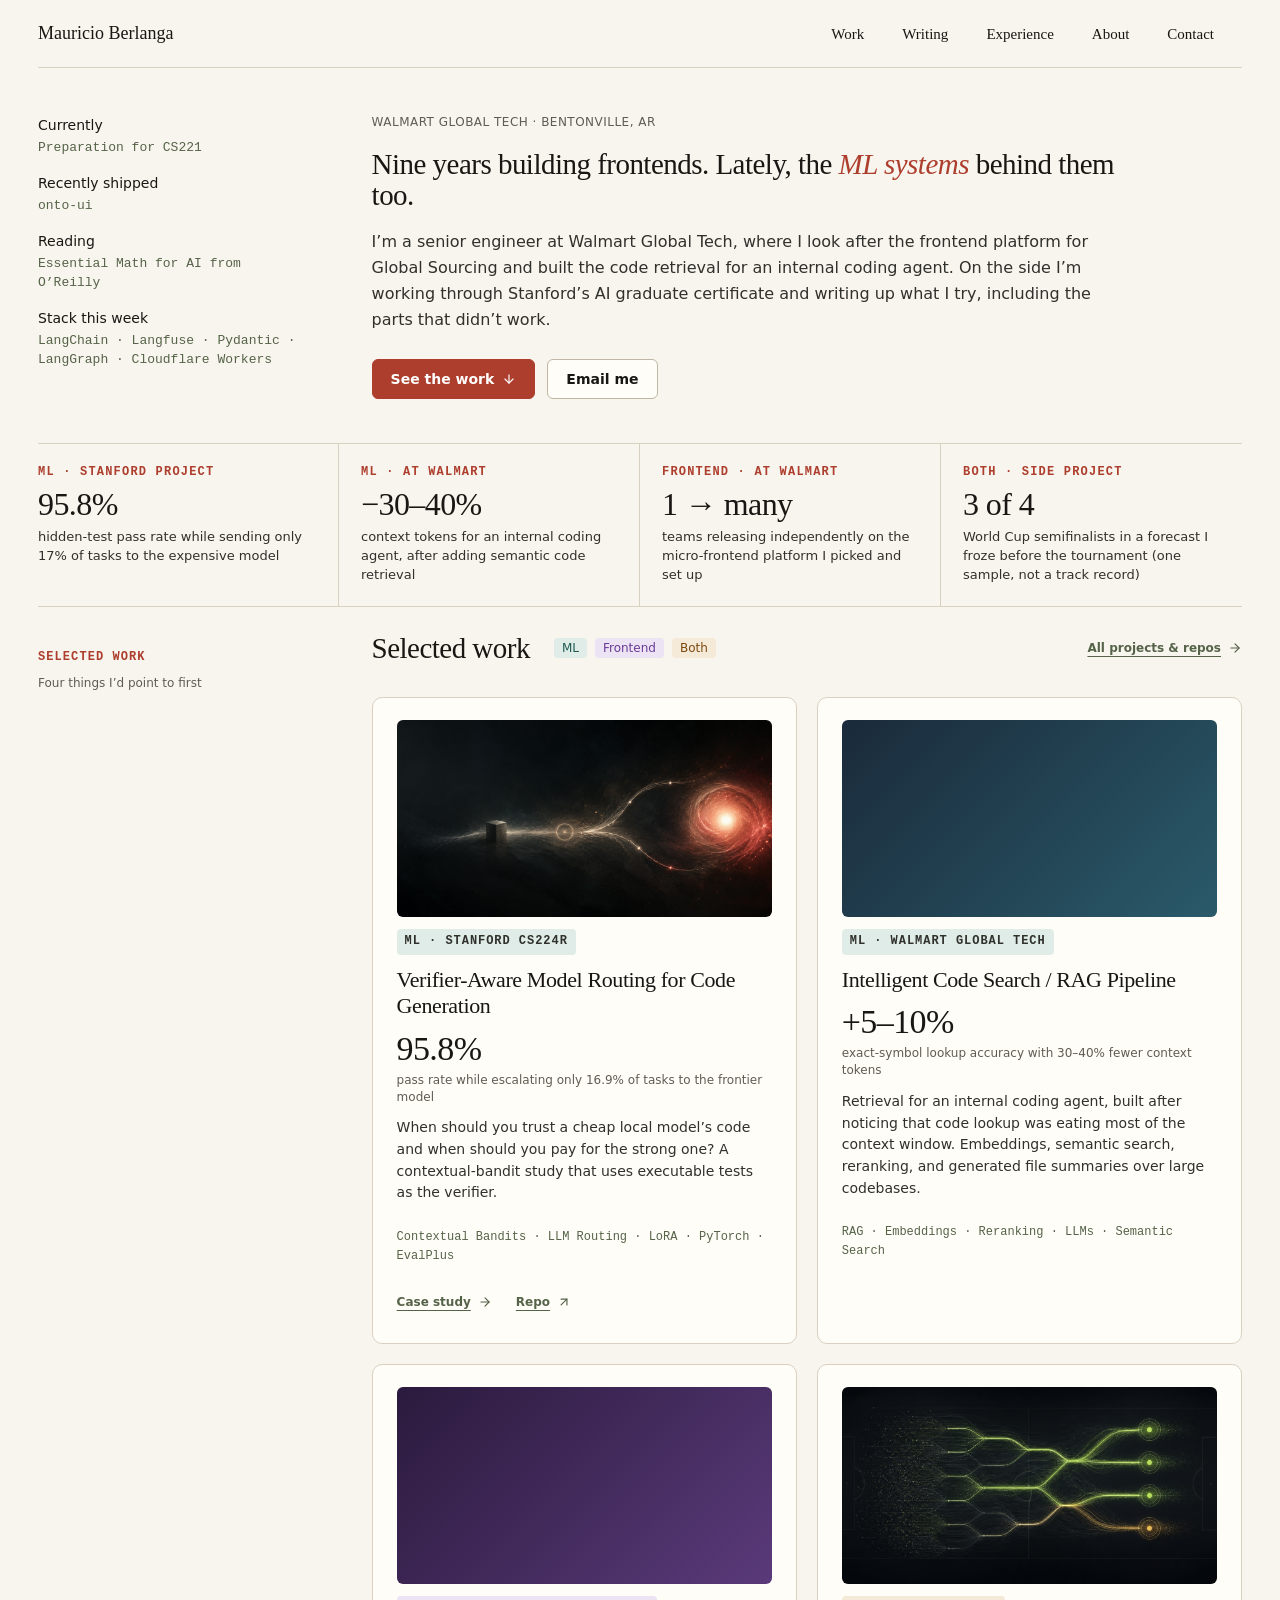
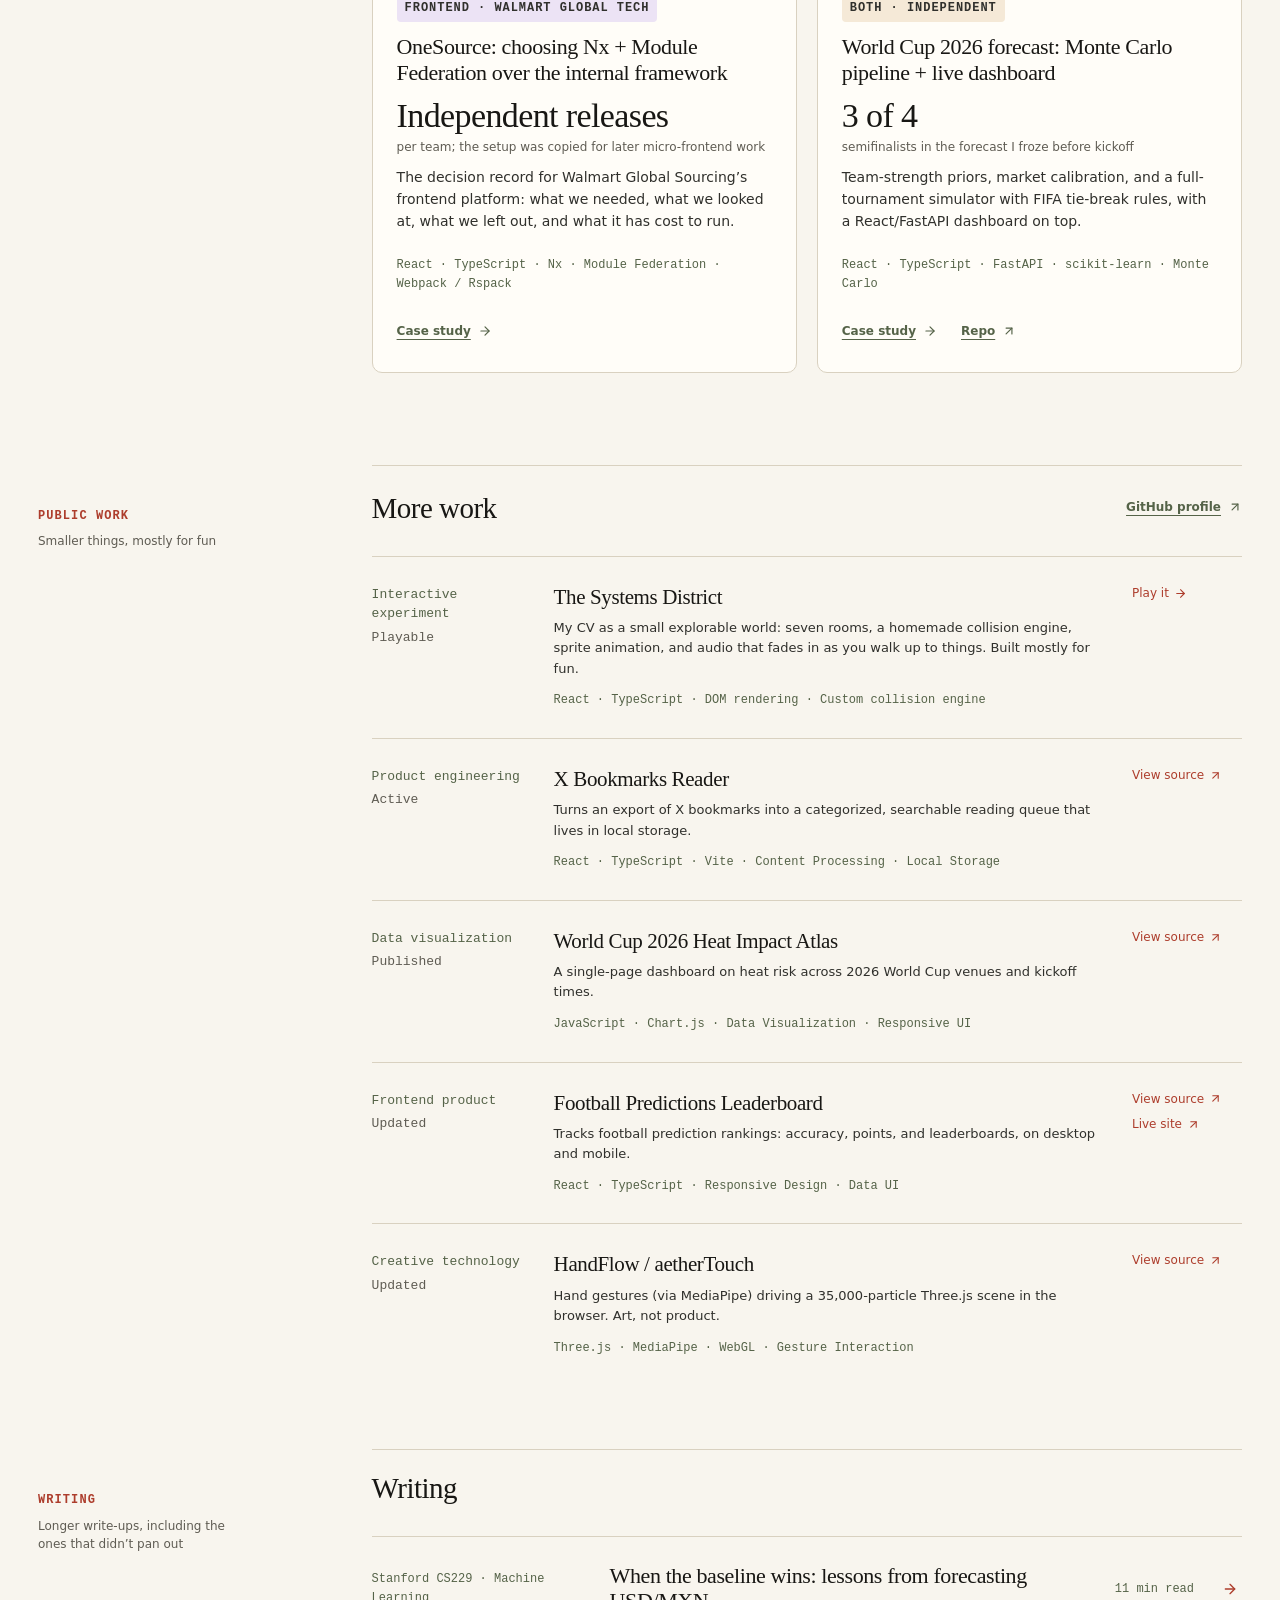
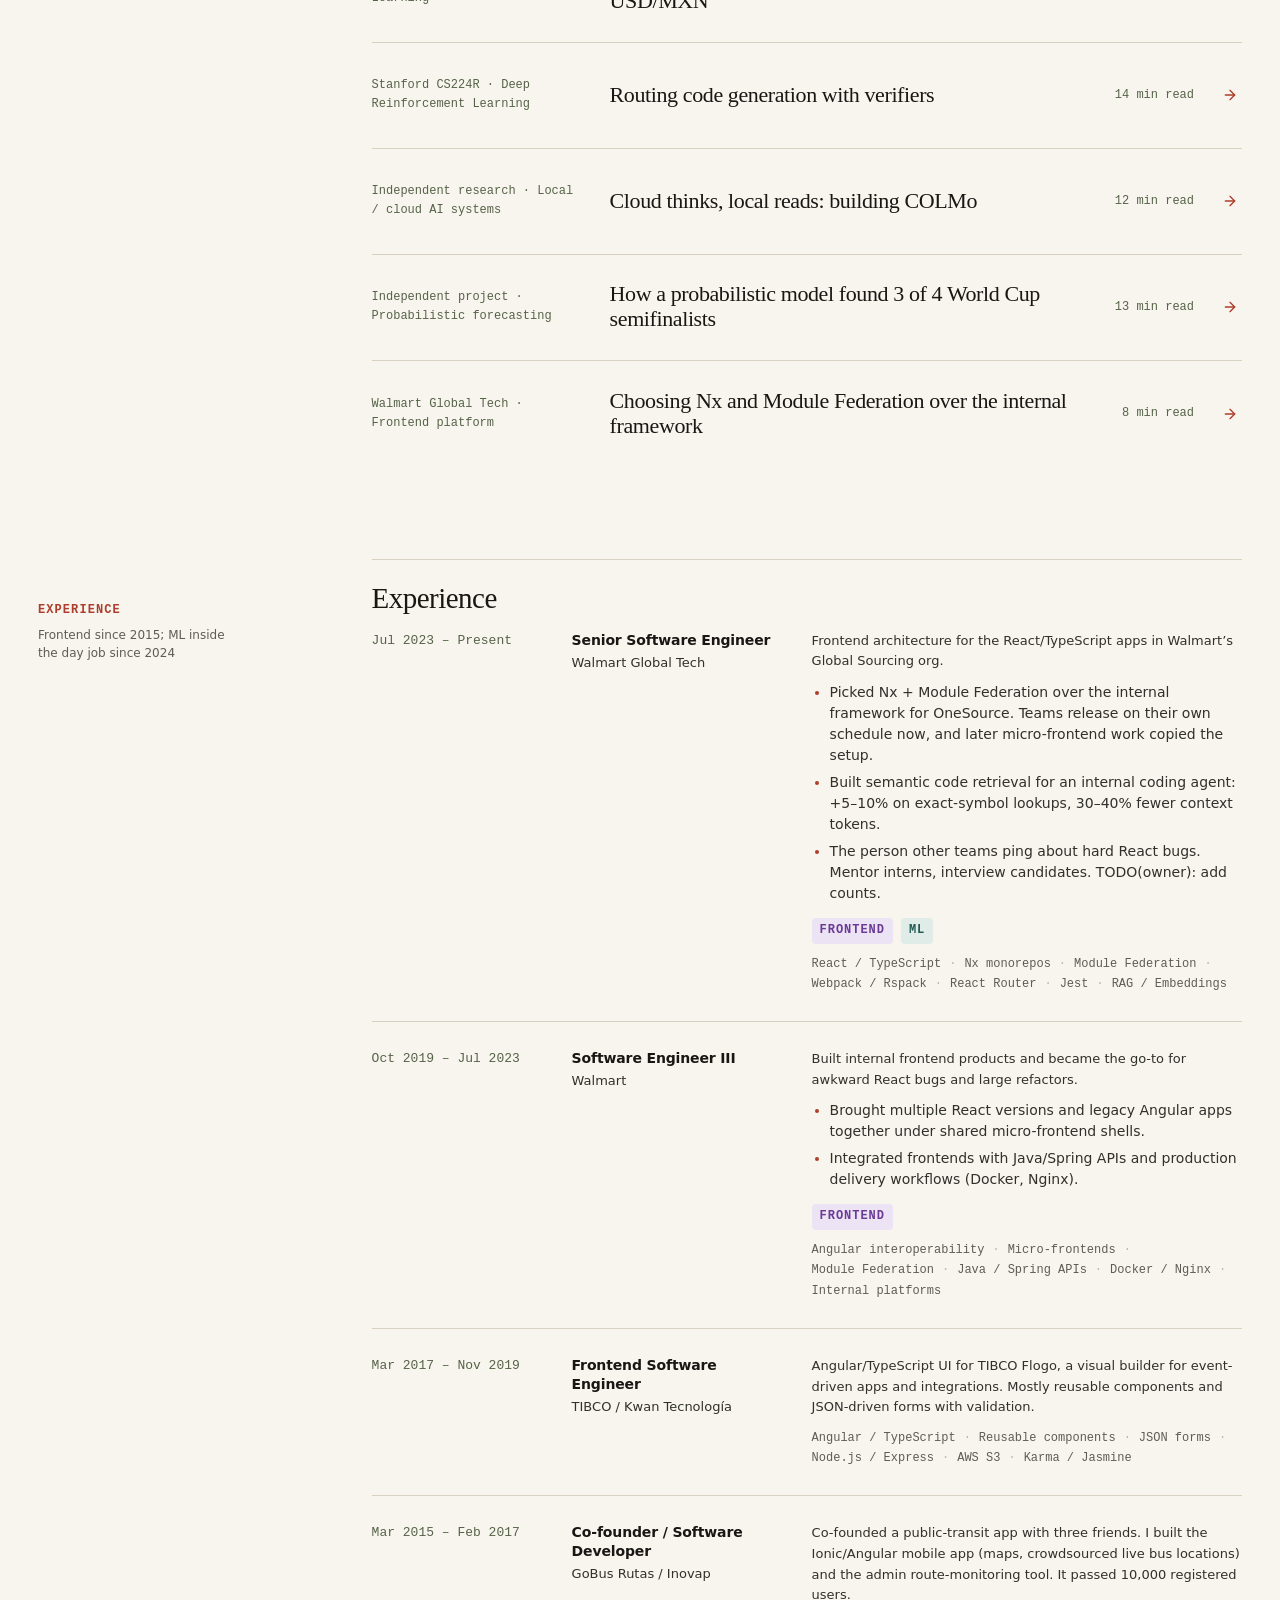
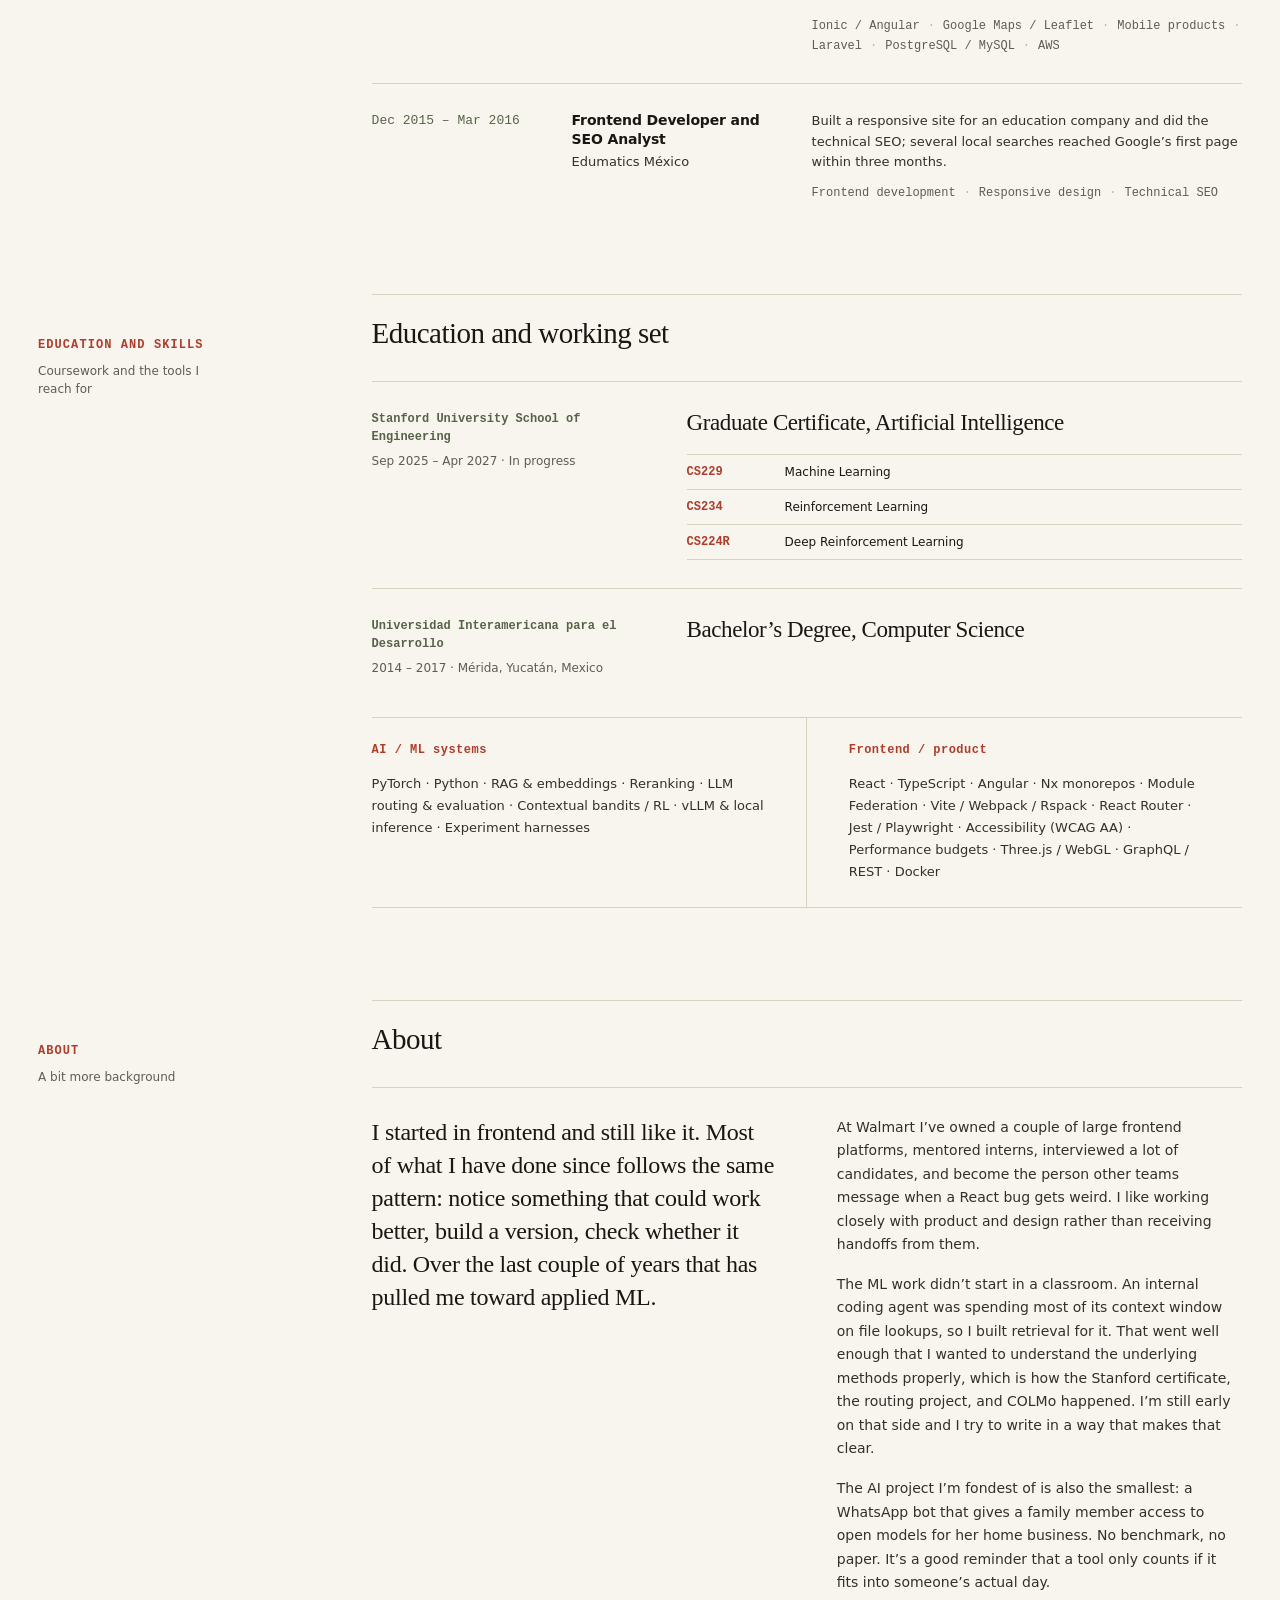
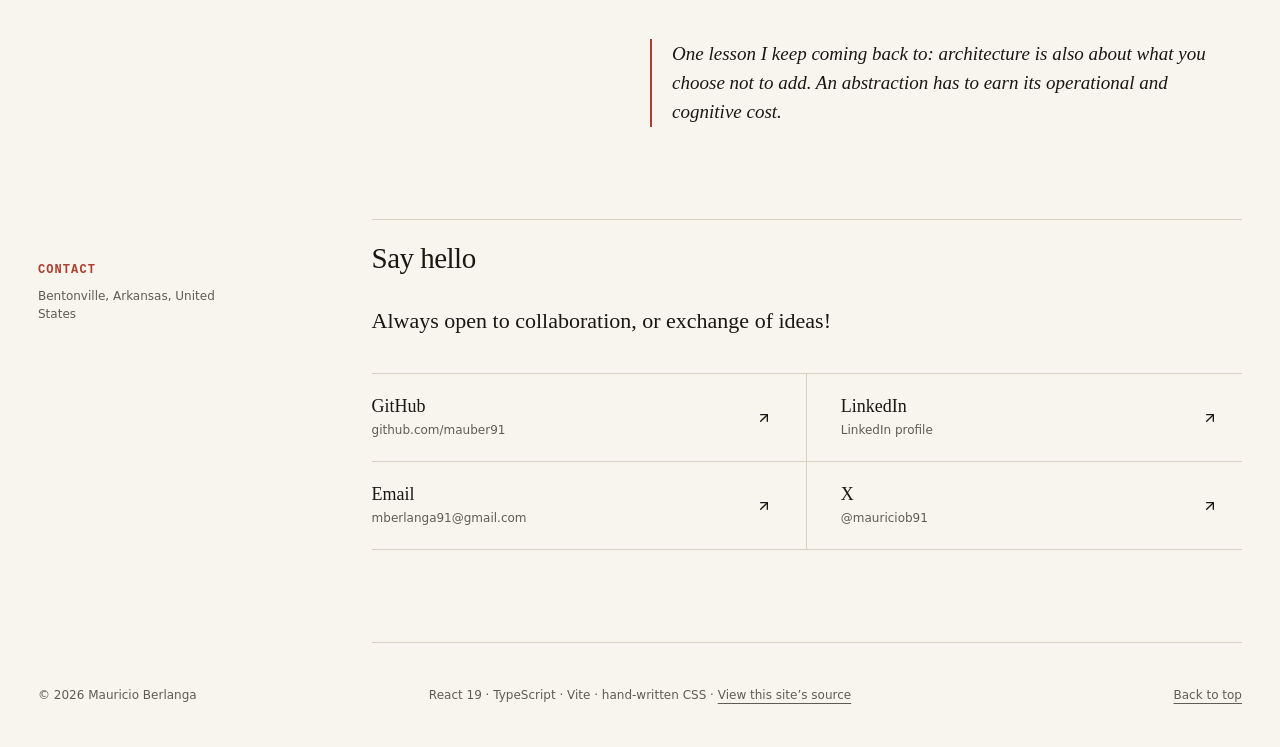
==== index.html @ 1f2e1e14 "deploy: mauber91/mauricio-berlanga-portfolio@f6933ea36168ee75e9e343ae9a9fc842c950b0d6" ====
<!doctype html>
<html lang="en">
  <head>
    <meta charset="UTF-8" />
    <meta name="viewport" content="width=device-width, initial-scale=1.0" />
    <link rel="icon" href="data:," />
    <meta name="theme-color" content="#f3eee5" />
    <title>Mauricio Berlanga — Frontend engineer, working on ML systems</title>
    <meta name="description" content="Senior software engineer at Walmart Global Tech. Nine years of React/TypeScript frontends; now also building retrieval, model routing, and evaluation for LLM tools. Write-ups on what worked and what didn’t." />
    <meta name="author" content="Mauricio Berlanga" />
    <meta name="keywords" content="Mauricio Berlanga, Senior Software Engineer, Frontend Platforms, React, TypeScript, Angular, Nx, Module Federation, AI Engineer, RAG, Reinforcement Learning" />
    <link rel="canonical" href="https://mauber91.github.io/" />
    <meta property="og:type" content="website" />
    <meta property="og:title" content="Mauricio Berlanga — Frontend engineer, working on ML systems" />
    <meta property="og:description" content="Senior software engineer at Walmart Global Tech. Nine years of React/TypeScript frontends; now also building retrieval, model routing, and evaluation for LLM tools. Write-ups on what worked and what didn’t." />
    <meta property="og:image" content="https://mauber91.github.io/og.png" />
    <meta property="og:image:alt" content="Mauricio Berlanga, senior software engineer." />
    <meta property="og:image:width" content="1200" />
    <meta property="og:image:height" content="630" />
    <meta name="twitter:card" content="summary_large_image" />
    <meta name="twitter:title" content="Mauricio Berlanga — Frontend engineer, working on ML systems" />
    <meta name="twitter:description" content="Senior software engineer at Walmart Global Tech. Nine years of React/TypeScript frontends; now also building retrieval, model routing, and evaluation for LLM tools. Write-ups on what worked and what didn’t." />
    <meta name="twitter:image" content="https://mauber91.github.io/og.png" />
    <meta name="twitter:image:alt" content="Mauricio Berlanga, senior software engineer." />
    <script type="application/ld+json">
      {
        "@context": "https://schema.org",
        "@type": "Person",
        "name": "Mauricio Berlanga",
        "jobTitle": "Senior Software Engineer",
        "url": "https://mauber91.github.io/",
        "sameAs": ["https://github.com/mauber91", "https://www.linkedin.com/in/mauricio-berlanga-carrillo-58a62334"],
        "worksFor": { "@type": "Organization", "name": "Walmart Global Tech" },
        "knowsAbout": ["Frontend Platform Engineering", "React", "TypeScript", "Angular", "Nx Monorepos", "Micro-frontends", "Module Federation", "Software Engineering", "Machine Learning", "Artificial Intelligence", "Retrieval-Augmented Generation", "Reinforcement Learning"]
      }
    </script>
    <script type="module" crossorigin src="/assets/index-BPgjsTP2.js"></script>
    <link rel="stylesheet" crossorigin href="/assets/index-CEMthI2M.css">
  </head>
  <body>
    <div id="root"></div>
  </body>
</html>
---- assets/index-CEMthI2M.css ----
@layer reset{*,:before,:after{box-sizing:border-box}html{scroll-behavior:smooth}body,h1,h2,h3,p,blockquote{margin:0}ul{margin:0;padding:0;list-style:none}button,a{font:inherit}a{color:inherit;text-decoration:none}}@layer base{:root{--lightningcss-light: ;--lightningcss-dark:initial;color-scheme:dark;--bg:#090b0d;--surface:#0e1113;--surface-raised:#121618;--text:#f0f2ef;--muted:#949b96;--faint:#646b67;--line:#e2ebe421;--line-strong:#e2ebe43d;--accent:#b9e879;--accent-soft:#b9e8791a;--header:#090b0ddb;--shadow:#0000005c;--serif:Georgia, "Times New Roman", serif;--sans:Inter, ui-sans-serif, -apple-system, BlinkMacSystemFont, "Segoe UI", sans-serif;--mono:"SFMono-Regular", Consolas, "Liberation Mono", monospace;font-family:var(--sans);background:var(--bg);color:var(--text);font-synthesis:none;text-rendering:optimizelegibility}:root[data-theme=light]{--lightningcss-light:initial;--lightningcss-dark: ;color-scheme:light;--bg:#f2f3ef;--surface:#e9ebe6;--surface-raised:#fafbf8;--text:#171a18;--muted:#626963;--faint:#7b817c;--line:#171a1824;--line-strong:#171a1847;--accent:#416d13;--accent-soft:#416d131a;--header:#f2f3efe0;--shadow:#191d1a1f}body{background:var(--bg);min-width:320px;min-height:100vh}body:before{z-index:-1;content:"";background-image:linear-gradient(var(--line) 1px, transparent 1px), linear-gradient(90deg, var(--line) 1px, transparent 1px);opacity:.22;pointer-events:none;background-size:64px 64px;position:fixed;inset:0;-webkit-mask-image:linear-gradient(#0000002e,#0000 35%);mask-image:linear-gradient(#0000002e,#0000 35%)}::selection{color:var(--bg);background:var(--accent)}:focus-visible{outline:2px solid var(--accent);outline-offset:4px}h1,h2,h3{letter-spacing:-.035em;font-weight:520}p{color:var(--muted);line-height:1.7}}@layer components{.shell{width:min(1180px,100% - 48px);margin-inline:auto}.skip-link{z-index:100;color:var(--bg);background:var(--accent);padding:10px 14px;position:fixed;top:10px;left:10px;transform:translateY(-150%)}.skip-link:focus{transform:translateY(0)}.site-header{z-index:50;border-bottom:1px solid var(--line);background:var(--header);-webkit-backdrop-filter:blur(18px);backdrop-filter:blur(18px);grid-template-columns:1fr auto 1fr;align-items:center;height:72px;padding-inline:max(24px,50vw - 590px);display:grid;position:sticky;top:0}.wordmark{width:fit-content;font:700 13px var(--mono);letter-spacing:-.04em;align-items:center;gap:9px;display:flex}.wordmark i{background:var(--accent);width:5px;height:5px;box-shadow:0 0 0 4px var(--accent-soft);border-radius:50%}.navigation{align-items:center;gap:24px;display:flex}.navigation a{color:var(--muted);font:500 11px var(--mono);letter-spacing:.01em;transition:color .16s;position:relative}.navigation a:after{content:"";background:var(--accent);transform-origin:0;height:1px;transition:transform .18s;position:absolute;bottom:-7px;left:0;right:0;transform:scaleX(0)}.navigation a:hover{color:var(--text)}.navigation a:hover:after{transform:scaleX(1)}.header-actions{justify-content:flex-end;gap:8px;display:flex}.icon-button{width:34px;height:34px;color:var(--muted);cursor:pointer;border:1px solid var(--line);background:0 0;place-items:center;transition:color .16s,border-color .16s,background .16s;display:grid}.icon-button:hover{color:var(--text);border-color:var(--line-strong);background:var(--surface)}.menu-button{display:none}.hero{grid-template-columns:1.22fr .78fr;align-items:center;gap:80px;min-height:calc(100svh - 72px);padding-block:100px 80px;display:grid;position:relative}.hero-copy{z-index:2;position:relative}.hero-kicker{color:var(--text);font:500 13px var(--mono);letter-spacing:.02em;margin-bottom:18px}.hero h1{text-wrap:balance;max-width:760px;font-size:clamp(3.5rem,6.4vw,6.75rem);line-height:.94}.hero h1 em{color:var(--accent);font-family:var(--serif);font-weight:400}.hero-summary{max-width:680px;margin-top:32px;font-size:17px;line-height:1.75}.hero-actions{flex-wrap:wrap;align-items:center;gap:12px 24px;margin-top:38px;display:flex}.button{border:1px solid var(--line);min-height:44px;font:600 12px var(--mono);justify-content:center;align-items:center;gap:12px;padding:0 18px;transition:transform .16s,background .16s,color .16s;display:inline-flex}.button:hover{transform:translateY(-2px)}.button-primary{color:#11140f;border-color:var(--accent);background:var(--accent)}.text-link{color:var(--muted);font:500 11px var(--mono);align-items:center;gap:7px;transition:color .16s;display:inline-flex}.text-link:hover{color:var(--text)}.hero-visual{min-width:0;position:relative}.system-map{border:1px solid var(--line);background:var(--surface);height:440px;box-shadow:0 35px 100px var(--shadow);position:relative;overflow:hidden}.system-map:before{content:"";background-image:radial-gradient(var(--line-strong) .8px, transparent .8px);opacity:.65;background-size:17px 17px;position:absolute;inset:0}.system-map:after{content:"";border:1px solid var(--line);position:absolute;inset:22px}.map-label{z-index:2;color:var(--faint);font:9px var(--mono);letter-spacing:.06em;text-transform:uppercase;position:absolute}.label-input{top:48px;left:48px}.label-reason{top:60px;right:44px}.label-retrieve{bottom:52px;left:56px}.label-evaluate{bottom:61px;right:49px}.map-node{z-index:2;border:1px solid var(--line-strong);background:var(--surface-raised);border-radius:50%;width:9px;height:9px;position:absolute}.map-node:after{content:"";border:1px solid var(--line);border-radius:50%;position:absolute;inset:-6px}.map-node.active{background:var(--accent);border-color:var(--accent);box-shadow:0 0 22px var(--accent)}.node-a{top:92px;left:78px}.node-b{top:93px;right:93px}.node-c{top:48%;left:18%}.node-d{top:42%;right:15%}.node-e{bottom:70px;left:27%}.node-f{bottom:68px;right:23%}.map-center{z-index:3;border:1px solid var(--accent);background:var(--surface);text-align:center;width:118px;height:118px;box-shadow:0 0 0 13px var(--accent-soft);border-radius:50%;place-content:center;display:grid;position:absolute;top:50%;left:50%;transform:translate(-50%,-50%)}.map-center b{font:500 13px var(--mono)}.map-center small{color:var(--muted);font:8px var(--mono);margin-top:7px;display:block}.map-line{z-index:1;background:var(--line-strong);transform-origin:0;height:1px;position:absolute}.line-a{width:180px;top:96px;left:82px;transform:rotate(32deg)}.line-b{width:155px;top:98px;right:98px;transform:rotate(145deg)}.line-c{width:120px;top:49%;left:19%}.line-d{width:115px;top:50%;left:57%;transform:rotate(-12deg)}.line-e{width:220px;bottom:76px;right:22%;transform:rotate(157deg)}.map-readout{z-index:4;font:8px var(--mono);gap:12px;display:flex;position:absolute;bottom:34px;right:36px}.map-readout span{color:var(--faint)}.map-readout b{color:var(--accent);font-weight:500}.hero-meta{border-top:1px solid var(--line);grid-column:1/-1;grid-template-columns:repeat(4,1fr);margin-top:28px;display:grid}.hero-meta span{color:var(--faint);font:9px var(--mono);text-transform:uppercase;letter-spacing:.06em;padding-top:18px}.hero-meta b{color:var(--text);margin-right:8px;font-size:11px}.section{border-top:1px solid var(--line);padding-block:140px}.section-header{grid-template-columns:.34fr .66fr;gap:36px;margin-bottom:72px;display:grid}.eyebrow{color:var(--accent);font:600 10px var(--mono);letter-spacing:.09em;text-transform:uppercase}.section-header h2,.contact-section h2{text-wrap:balance;max-width:770px;font-size:clamp(2.7rem,5vw,5.2rem);line-height:1.02}.section-header>div>p{max-width:620px;margin-top:24px;font-size:15px}.about-grid{grid-template-columns:1fr 1fr;gap:32px 80px;margin-left:34%;display:grid}.lead-copy{color:var(--text);letter-spacing:-.025em;font-size:clamp(1.5rem,2.5vw,2.3rem);line-height:1.35}.lead-copy strong{color:var(--accent);font-weight:500}.about-detail{gap:20px;display:grid}.about-grid blockquote{border:1px solid var(--line);background:var(--surface);grid-column:1/-1;grid-template-columns:auto 1fr;gap:20px;margin-top:44px;padding:32px;display:grid}.about-grid blockquote svg{color:var(--accent)}.about-grid blockquote p{max-width:820px;color:var(--text);font:italic 1.15rem/1.6 var(--serif)}.timeline{border-top:1px solid var(--line)}.timeline-item{border-bottom:1px solid var(--line);grid-template-columns:40px 1fr 2fr;gap:24px;padding-block:42px;display:grid}.timeline-marker{position:relative}.timeline-marker:before{content:"";background:var(--line);width:1px;position:absolute;top:3px;bottom:-46px;left:4px}.timeline-item:last-child .timeline-marker:before{display:none}.timeline-marker i{z-index:1;border:2px solid var(--accent);background:var(--bg);border-radius:50%;width:9px;height:9px;display:block;position:relative}.timeline-period{color:var(--faint);font:10px/1.6 var(--mono)}.timeline-title{justify-content:space-between;align-items:start;gap:16px;margin-bottom:20px;display:flex}.timeline-title h3{font-size:23px}.timeline-title p{color:var(--text);margin-top:3px;font-size:13px}.timeline-main>p{max-width:650px}.tag-list{flex-wrap:wrap;gap:7px;margin-top:24px;display:flex}.tag-list li{color:var(--muted);border:1px solid var(--line);font:9px var(--mono);padding:6px 9px}.research-section,.skills-section{background:var(--surface)}.research-grid{border-top:1px solid var(--line);border-left:1px solid var(--line);grid-template-columns:repeat(2,1fr);display:grid}.research-card{border-right:1px solid var(--line);border-bottom:1px solid var(--line);grid-template-columns:42px 1fr;gap:26px;min-height:275px;padding:36px;transition:background .18s;display:grid;position:relative}.research-card:hover{background:var(--surface-raised)}.research-number{color:var(--accent);font:10px var(--mono)}.research-card h3{margin-bottom:18px;font-size:24px}.inline-list{color:var(--faint);font:9px var(--mono);flex-wrap:wrap;gap:7px 16px;margin-top:28px;display:flex}.inline-list li:before{color:var(--accent);content:"+";margin-right:7px}.research-arrow{color:var(--faint);transition:transform .18s,color .18s;position:absolute;top:34px;right:34px}.research-card:hover .research-arrow{color:var(--accent);transform:translate(3px,-3px)}.projects-grid{grid-template-columns:repeat(12,1fr);gap:18px;display:grid}.project-card{border:1px solid var(--line);background:var(--surface);flex-direction:column;grid-column:span 6;transition:transform .2s,border-color .2s,box-shadow .2s;display:flex;overflow:hidden}.project-card:hover{border-color:var(--line-strong);box-shadow:0 24px 70px var(--shadow);transform:translateY(-4px)}.project-topline{color:var(--faint);border-bottom:1px solid var(--line);font:9px var(--mono);justify-content:space-between;padding:14px 16px;display:flex}.status{color:var(--muted);text-transform:uppercase;letter-spacing:.06em}.status:before{background:var(--faint);content:"";border-radius:50%;width:5px;height:5px;margin-right:7px;display:inline-block}.status-built:before{background:var(--accent)}.project-visual{border-bottom:1px solid var(--line);background-color:var(--bg);background-image:radial-gradient(var(--line-strong) .75px, transparent .75px);background-size:18px 18px;height:230px;position:relative}.retrieval-visual{justify-content:center;align-items:center;gap:11px;padding:20px;display:flex}.retrieval-visual>div{z-index:1;border:1px solid var(--line-strong);background:var(--surface);text-align:center;place-content:center;width:80px;height:67px;display:grid;position:relative}.retrieval-visual b{color:var(--accent);font:8px var(--mono);margin-bottom:5px}.retrieval-visual span{font:9px var(--mono)}.retrieval-visual i{background:var(--line-strong);width:12px;height:1px;position:absolute;top:50%;left:100%}.forecast-visual{overflow:hidden}.forecast-visual:before,.forecast-visual:after{content:"";border-left:1px solid var(--line-strong);border-bottom:1px solid var(--line-strong);position:absolute;inset:32px}.forecast-visual:after{border:0;border-top:1px dashed var(--line-strong);top:50%}.forecast-visual .series{background:var(--accent);transform-origin:0;width:86%;height:1px;position:absolute;left:8%}.series-a{clip-path:polygon(0 0,12% 0,12% 100%,24% 100%,24% 0,36% 0,36% 100%,49% 100%,49% 0,62% 0,62% 100%,75% 100%,75% 0,88% 0,88% 100%,100% 100%,100% 0);top:55%;transform:rotate(-9deg)}.forecast-visual .series-b{background:var(--muted);top:47%;transform:rotate(4deg)}.forecast-visual span{color:var(--faint);font:8px var(--mono);position:absolute;right:34px}.forecast-visual span:first-of-type{bottom:32px}.forecast-visual span:last-of-type{top:32px}.orchestration-visual{grid-template-columns:repeat(3,1fr);place-items:center;padding:22px 36px;display:grid}.cloud-node{border:1px solid var(--accent);background:var(--surface);text-align:center;width:135px;height:66px;font:10px var(--mono);place-content:center;display:grid;position:absolute;top:34px;left:50%;transform:translate(-50%)}.cloud-node small{color:var(--muted);font:8px var(--mono);margin-top:6px}.orchestration-visual>i{background:var(--line-strong);width:1px;height:75px;position:relative;top:15px}.local-node{border:1px solid var(--line-strong);background:var(--surface);width:86px;height:42px;font:8px var(--mono);place-content:center;display:grid;position:absolute;bottom:31px}.local-one{left:12%}.local-two{left:50%;transform:translate(-50%)}.local-three{right:12%}.router-visual{align-content:center;gap:24px;padding:30px;display:grid}.router-flow{justify-content:center;align-items:center;gap:10px;display:flex}.router-flow>i{color:var(--faint);font:normal 12px var(--mono)}.route-box{border:1px solid var(--line-strong);background:var(--surface);text-align:center;place-content:center;width:98px;height:74px;display:grid}.route-box small{color:var(--faint);font:7px var(--mono)}.route-box b{font:600 10px var(--mono);margin-top:5px}.route-box span{color:var(--faint);font:8px var(--mono);margin-top:4px}.route-box.verifier-box{border-color:var(--accent);box-shadow:inset 0 0 0 4px var(--accent-soft)}.route-outcomes{justify-content:center;gap:8px;display:flex}.route-outcomes span{min-width:114px;color:var(--muted);border:1px solid var(--line);background:var(--surface);text-align:center;font:8px var(--mono);padding:8px 10px}.route-outcomes span:first-child{color:var(--accent)}.project-body{flex-direction:column;flex:1;padding:28px;display:flex}.project-body h3{margin-bottom:14px;font-size:26px}.project-insight{border-left:1px solid var(--accent);margin-top:22px;padding-left:15px;font-size:13px}.project-insight b{color:var(--text);font:9px var(--mono);text-transform:uppercase;margin-bottom:4px;display:block}.project-links{border-top:1px solid var(--line);flex-wrap:wrap;gap:10px 18px;margin-top:auto;padding-top:22px;display:flex}.project-links a{color:var(--text);font:9px var(--mono);letter-spacing:.04em;text-transform:uppercase;align-items:center;gap:7px;transition:color .16s;display:inline-flex}.project-links a:hover{color:var(--accent)}.github-projects{border-top:1px solid var(--line);margin-top:112px;padding-top:72px}.github-projects-header{grid-template-columns:1fr auto;align-items:end;gap:40px;margin-bottom:42px;display:grid}.github-projects-header h3{max-width:720px;margin-top:16px;font-size:clamp(1.8rem,3.2vw,3.2rem);line-height:1.08}.github-projects-grid{border-top:1px solid var(--line);border-left:1px solid var(--line);grid-template-columns:repeat(2,1fr);display:grid}.github-project{border-right:1px solid var(--line);border-bottom:1px solid var(--line);flex-direction:column;min-height:360px;padding:30px;transition:background .18s;display:flex}.github-project:hover{background:var(--surface)}.github-project-meta{color:var(--faint);font:8px var(--mono);letter-spacing:.04em;text-transform:uppercase;justify-content:space-between;gap:16px;display:flex}.github-project h3{margin-top:38px;font-size:24px}.github-project h3 a{align-items:start;gap:10px;transition:color .16s;display:inline-flex}.github-project h3 a:hover{color:var(--accent)}.github-project h3 svg{color:var(--accent);flex:none;margin-top:4px}.github-project>p{max-width:530px;margin-top:16px;font-size:13px}.github-project-footer{border-top:1px solid var(--line);justify-content:space-between;align-items:center;gap:16px;margin-top:auto;padding-top:28px;display:flex}.github-project-footer a{color:var(--muted);font:9px var(--mono);align-items:center;gap:7px;transition:color .16s;display:inline-flex}.github-project-footer a:hover{color:var(--accent)}.education-grid{grid-template-columns:1.3fr .7fr;gap:18px;display:grid}.education-card{border:1px solid var(--line);background:var(--surface);min-height:350px;padding:34px}.education-heading{justify-content:space-between;align-items:start;gap:18px;display:flex}.education-heading>div>p{color:var(--accent);font:10px var(--mono);text-transform:uppercase;letter-spacing:.05em;margin-bottom:14px}.education-heading h3{max-width:540px;font-size:28px;line-height:1.2}.education-note{font:10px var(--mono);margin-top:18px}.course-list{border-top:1px solid var(--line);gap:0;margin-top:40px;display:grid}.course-list div{border-bottom:1px solid var(--line);grid-template-columns:80px 1fr;padding:14px 0;display:grid}.course-list b{color:var(--accent);font:10px var(--mono)}.course-list span{color:var(--muted);font-size:13px}.skills-grid{border-top:1px solid var(--line);border-left:1px solid var(--line);grid-template-columns:repeat(6,1fr);display:grid}.skill-group{border-right:1px solid var(--line);border-bottom:1px solid var(--line);grid-column:span 2;min-height:190px;padding:28px}.skill-group h3{color:var(--accent);font:10px var(--mono);letter-spacing:.04em;text-transform:uppercase;margin-bottom:32px}.skill-group p{color:var(--text);font-size:14px;line-height:1.9}.writing-list{border-top:1px solid var(--line)}.writing-item{border-bottom:1px solid var(--line);grid-template-columns:60px 1fr auto;align-items:center;gap:20px;padding:28px 4px;transition:padding .18s,background .18s;display:grid}.writing-item:hover{background:var(--surface);padding-inline:18px}.writing-item>span:first-child,.writing-item div p,.coming-soon{color:var(--faint);font:9px var(--mono)}.writing-item div p{color:var(--accent);text-transform:uppercase;letter-spacing:.05em;margin-bottom:7px}.writing-item h3{font-size:20px}.coming-soon{border:1px dashed var(--line-strong);text-transform:uppercase;padding:6px 8px}.contact-section{color:#11140f;background:var(--accent);padding-block:130px}.contact-section .eyebrow,.contact-section p{color:#11140fad}.contact-grid{grid-template-columns:1.35fr .65fr;align-items:end;gap:100px;display:grid}.contact-section h2{max-width:760px;margin-top:28px}.contact-section h2+p{max-width:610px;margin-top:25px;font-size:15px}.contact-section .button-primary{color:var(--accent);background:#11140f;border-color:#11140f;margin-top:34px}.contact-links{border-top:1px solid #11140f47}.contact-links>a{border-bottom:1px solid #11140f47;align-items:center;gap:14px;padding:18px 0;display:flex}.contact-links>a>span{flex:1;gap:3px;display:grid}.contact-links b{font-size:12px}.contact-links small{color:#11140f9e;font:8px var(--mono)}.site-footer{min-height:110px;font:9px var(--mono);grid-template-columns:1fr auto 1fr;align-items:center;gap:20px;display:grid}.site-footer p{color:var(--faint);font:inherit}.site-footer p:nth-child(2){text-align:center}.site-footer a{color:var(--muted);justify-self:end}.article-topbar{z-index:50;border-bottom:1px solid var(--line);background:var(--header);-webkit-backdrop-filter:blur(18px);backdrop-filter:blur(18px);grid-template-columns:1fr auto 1fr;align-items:center;height:68px;padding-inline:max(24px,50vw - 590px);display:grid;position:sticky;top:0}.article-topbar .icon-button{justify-self:end}.article-back{color:var(--muted);font:10px var(--mono);align-items:center;gap:8px;transition:color .16s;display:inline-flex}.article-back:hover{color:var(--text)}.article-hero{text-align:center;max-width:1000px;padding-block:120px 82px;position:relative;overflow:hidden}.article-hero.has-image{aspect-ratio:11/5;border:1px solid var(--line);max-width:1180px;min-height:530px;margin-block:32px 18px;padding:64px}.article-hero.has-image:after{z-index:1;content:"";background:radial-gradient(#07090aad 0%,#07090acc 58%,#07090aeb 100%);position:absolute;inset:0}.article-hero-image{object-fit:cover;width:100%;height:100%;position:absolute;inset:0}.article-hero-content{z-index:2;position:relative}.article-hero.has-image .article-hero-content{align-content:center;height:100%;display:grid}.article-hero.has-image h1{color:#f4f6f2;text-shadow:0 2px 28px #000000b8}.article-hero.has-image .article-course{color:#c7ef91}.article-hero.has-image .article-dek{color:#f0f2efd1;text-shadow:0 1px 16px #000c}.article-hero.has-image .article-byline{color:#f0f2efa8}.article-hero.has-image .article-tags li{color:#f0f2efcc;-webkit-backdrop-filter:blur(8px);backdrop-filter:blur(8px);background:#07090a57;border-color:#f0f2ef3d}.article-course{color:var(--accent);font:600 10px var(--mono);letter-spacing:.08em;text-transform:uppercase;margin-bottom:28px;display:inline-block}.article-hero h1{text-wrap:balance;max-width:980px;margin-inline:auto;font-size:clamp(3.5rem,7vw,7.4rem);line-height:.95}.article-dek{max-width:760px;margin:32px auto 0;font-size:17px;line-height:1.75}.article-byline{color:var(--faint);font:9px var(--mono);text-transform:uppercase;letter-spacing:.05em;flex-wrap:wrap;justify-content:center;gap:10px 28px;margin-top:34px;display:flex}.article-byline span{align-items:center;gap:7px;display:inline-flex}.article-tags{flex-wrap:wrap;justify-content:center;gap:7px;margin-top:30px;display:flex}.article-tags li{color:var(--muted);border:1px solid var(--line);font:9px var(--mono);padding:6px 9px}.article-stats{border-top:1px solid var(--line);border-left:1px solid var(--line);grid-template-columns:repeat(4,1fr);display:grid}.article-stats>div{border-right:1px solid var(--line);border-bottom:1px solid var(--line);text-align:center;align-content:center;min-height:132px;padding:24px;display:grid}.article-stats b{color:var(--accent);font:500 clamp(1.7rem, 3vw, 2.7rem) var(--mono);letter-spacing:-.06em}.article-stats span{color:var(--faint);font:8px var(--mono);letter-spacing:.06em;text-transform:uppercase;margin-top:10px}.article-disclaimer{color:var(--muted);border:1px solid var(--line);border-left:3px solid var(--accent);background:var(--accent-soft);grid-template-columns:auto 1fr;align-items:start;gap:14px;margin-top:24px;padding:18px 22px;display:grid}.article-disclaimer svg{color:var(--accent);flex:none;margin-top:3px}.article-disclaimer p{font:12px/1.65 var(--mono);margin:0}.article-disclaimer strong{color:var(--text);font-weight:600}.article-layout{grid-template-columns:210px minmax(0,720px);justify-content:center;gap:90px;padding-block:110px 150px;display:grid}.article-toc{align-self:start;position:sticky;top:102px}.article-toc>p{color:var(--text);font:600 9px var(--mono);letter-spacing:.06em;text-transform:uppercase;margin-bottom:18px}.article-toc nav{border-top:1px solid var(--line);display:grid}.article-toc nav a{color:var(--faint);border-bottom:1px solid var(--line);font:9px/1.35 var(--mono);padding:10px 0;transition:color .16s,padding .16s}.article-toc nav a:hover{color:var(--accent);padding-left:5px}.article-repo-link{color:var(--muted);font:9px var(--mono);align-items:center;gap:7px;margin-top:24px;display:inline-flex}.article-repo-link:hover{color:var(--accent)}.article-prose{min-width:0}.article-lead{color:var(--text);border-bottom:1px solid var(--line);font:400 clamp(1.45rem, 2.5vw, 2rem)/1.48 var(--serif);padding-bottom:68px}.article-prose section{padding-top:84px;scroll-margin-top:82px}.article-section-number{color:var(--accent);font:9px var(--mono);margin-bottom:18px}.article-prose h2{margin-bottom:28px;font-size:clamp(2.15rem,4vw,3.5rem);line-height:1.08}.article-prose h3{margin:44px 0 15px;font-size:1.35rem}.article-prose p{margin-top:20px;font-size:16px;line-height:1.82}.article-prose p strong,.article-prose li strong{color:var(--text);font-weight:620}.article-prose p code,.article-prose li code{color:var(--accent);border:1px solid var(--line);background:var(--surface);font:.78em var(--mono);padding:2px 5px}.article-prose>section>ul,.article-prose>section>ol{color:var(--muted);gap:13px;margin:28px 0 0;padding-left:24px;display:grid}.article-prose>section>ul{list-style:square}.article-prose>section>ol{list-style:decimal}.article-prose li{padding-left:7px;font-size:15px;line-height:1.7}.article-prose blockquote{color:var(--text);border:1px solid var(--line);border-left:3px solid var(--accent);background:var(--surface);font:italic 1.2rem/1.6 var(--serif);margin:44px 0 0;padding:26px 28px}.plain-language{border:1px solid var(--line);background:var(--accent-soft);grid-template-columns:auto 1fr;gap:16px;margin-top:34px;padding:22px;display:grid}.plain-language svg{color:var(--accent)}.plain-language b{color:var(--text);font:600 9px var(--mono);letter-spacing:.06em;text-transform:uppercase}.plain-language p{margin-top:7px;font-size:13px;line-height:1.65}.article-equation{border:1px solid var(--line);background:var(--surface);text-align:center;gap:12px;margin-top:34px;padding:27px;display:grid}.article-equation span{color:var(--faint);font:8px var(--mono);letter-spacing:.06em;text-transform:uppercase}.article-equation code{color:var(--text);font:500 clamp(1.15rem, 3vw, 1.7rem) var(--mono)}.article-figure{margin:44px 0 0}.article-figure>div{border:1px solid var(--line);background:#f8f9f6;padding:10px}.article-figure img{width:100%;height:auto;display:block}.article-figure figcaption{color:var(--faint);font:9px/1.55 var(--mono);margin-top:12px}.article-table-wrap{border:1px solid var(--line);margin-top:32px;overflow-x:auto}.article-table-wrap table{border-collapse:collapse;width:100%;font-size:12px}.article-table-wrap th,.article-table-wrap td{border-right:1px solid var(--line);border-bottom:1px solid var(--line);text-align:left;vertical-align:top;padding:14px 16px}.article-table-wrap th{color:var(--accent);background:var(--surface);font:600 8px var(--mono);letter-spacing:.05em;text-transform:uppercase}.article-table-wrap td{color:var(--muted);line-height:1.5}.article-table-wrap td:first-child{color:var(--text);font-weight:600}.article-split{gap:3px;margin-top:34px;display:flex}.article-split>div{border:1px solid var(--line);background:var(--surface);gap:8px;min-width:120px;padding:18px;display:grid}.article-split b{color:var(--text);font:600 10px var(--mono)}.article-split span{color:var(--faint);font:8px var(--mono);white-space:nowrap}.article-pipeline{grid-template-columns:repeat(5,1fr);gap:2px;margin-top:34px;display:grid}.article-pipeline>div{border:1px solid var(--line);background:var(--surface);align-content:start;min-height:128px;padding:18px 14px;display:grid;position:relative}.article-pipeline>div:not(:last-child):after{z-index:1;content:"";border-top:1px solid var(--accent);border-right:1px solid var(--accent);background:var(--surface);width:10px;height:10px;position:absolute;top:50%;left:calc(100% + 1px);transform:translate(-6px,-50%)rotate(45deg)}.article-pipeline b{color:var(--accent);font:8px var(--mono)}.article-pipeline span{color:var(--text);font:600 10px/1.35 var(--mono);margin-top:18px}.article-pipeline small{color:var(--faint);font:8px/1.5 var(--mono);margin-top:8px}.routing-diagram{border:1px solid var(--line);align-items:center;gap:9px;margin-top:34px;padding:24px;display:flex;overflow-x:auto}.routing-diagram>div{border:1px solid var(--line);background:var(--surface);text-align:center;flex:1 0 112px;place-content:center;min-height:96px;display:grid}.routing-diagram>div.active{border-color:var(--accent);box-shadow:inset 0 0 0 4px var(--accent-soft)}.routing-diagram>div span{color:var(--accent);font:8px var(--mono)}.routing-diagram>div b{font:600 10px var(--mono);margin-top:8px}.routing-diagram>div small{color:var(--faint);font:8px var(--mono);margin-top:4px}.routing-diagram>i{color:var(--faint);font:normal 12px var(--mono)}.padding-demo{border:1px solid var(--line);background:var(--surface);gap:10px;margin-top:34px;padding:24px;display:grid}.padding-demo>div{grid-template-columns:90px 1fr 95px;align-items:center;gap:12px;display:grid}.padding-demo span,.padding-demo b{color:var(--faint);font:8px var(--mono)}.padding-demo code{color:var(--text);border:1px solid var(--line);font:9px var(--mono);padding:11px}.padding-demo b{color:var(--accent)}.padding-demo b.bad{color:#e88474}.article-footer{border-top:1px solid var(--line);justify-content:space-between;align-items:center;min-height:120px;display:flex}.article-footer a{color:var(--muted);font:9px var(--mono);align-items:center;gap:8px;display:inline-flex}.article-footer p{color:var(--faint);font:9px var(--mono)}}@layer utilities{@media (prefers-reduced-motion:no-preference){.reveal{animation:linear both reveal;animation-timeline:view();animation-range:entry 8% cover 24%}@keyframes reveal{0%{opacity:0;transform:translateY(20px)}to{opacity:1;transform:translateY(0)}}.map-node.active{animation:2.4s ease-in-out infinite pulse}@keyframes pulse{50%{box-shadow:0 0 32px var(--accent);transform:scale(1.25)}}}@media (width<=980px){.site-header{grid-template-columns:1fr auto}.navigation{border-bottom:1px solid var(--line);background:var(--bg);flex-direction:column;align-items:start;gap:0;padding:16px 24px 28px;display:none;position:absolute;top:72px;left:0;right:0}.navigation.is-open{display:flex}.navigation a{border-bottom:1px solid var(--line);width:100%;padding:14px 0;font-size:12px}.menu-button{display:grid}.hero{grid-template-columns:1fr;gap:54px;padding-top:80px}.hero-copy{max-width:820px}.hero-visual{width:min(600px,100%)}.system-map{height:380px}.section-header{grid-template-columns:1fr;gap:18px}.about-grid{margin-left:0}.timeline-item{grid-template-columns:25px .7fr 1.3fr}.projects-grid{grid-template-columns:repeat(2,1fr)}.project-card,.project-card:nth-child(3){grid-column:auto}.project-card:nth-child(3){grid-column:1/-1;justify-self:center;width:calc(50% - 9px)}.education-grid{grid-template-columns:1fr}.education-card{min-height:0}.contact-grid{grid-template-columns:1fr;gap:60px}.github-project{min-height:390px}.article-topbar{padding-inline:24px}.article-stats{grid-template-columns:repeat(2,1fr)}.article-layout{grid-template-columns:minmax(0,720px);gap:56px}.article-toc{position:static}.article-toc nav{border-left:1px solid var(--line);grid-template-columns:repeat(2,1fr)}.article-toc nav a{border-right:1px solid var(--line);padding:11px 12px}}@media (width<=680px){.shell{width:min(100% - 32px,1180px)}.site-header{padding-inline:16px}.hero{min-height:auto;padding-block:68px 48px}.hero h1{font-size:clamp(3.2rem,16vw,5.2rem)}.hero-summary{font-size:15px}.hero-actions{align-items:start}.hero-actions .button{width:100%;margin-bottom:10px}.hero-meta{grid-template-columns:1fr;gap:13px;padding-top:20px}.hero-meta span{padding-top:0}.system-map{height:330px}.map-label,.node-a,.node-b{display:none}.section{padding-block:94px}.section-header{margin-bottom:50px}.section-header h2,.contact-section h2{font-size:clamp(2.5rem,13vw,4rem)}.about-grid{grid-template-columns:1fr}.about-grid blockquote{grid-column:auto;padding:24px}.timeline-item{grid-template-columns:18px 1fr;gap:12px}.timeline-period,.timeline-main{grid-column:2}.timeline-marker{grid-row:1/span 2}.research-grid{grid-template-columns:1fr}.research-card{grid-template-columns:30px 1fr;min-height:0;padding:27px 22px}.research-arrow{top:26px;right:20px}.projects-grid{grid-template-columns:1fr}.project-card{grid-column:auto;width:100%}.project-visual{height:205px}.project-body{padding:23px}.github-projects{margin-top:82px;padding-top:58px}.github-projects-header{grid-template-columns:1fr;gap:24px}.github-projects-grid{grid-template-columns:1fr}.github-project{min-height:0;padding:24px}.github-project h3{margin-top:30px}.github-project-footer{flex-wrap:wrap;margin-top:34px}.retrieval-visual{gap:5px;padding:12px}.retrieval-visual>div{width:68px}.skills-grid{grid-template-columns:1fr}.skill-group,.skill-group:nth-child(4),.skill-group:nth-child(5){grid-column:auto;min-height:0}.writing-item{grid-template-columns:34px 1fr}.coming-soon{grid-column:2;width:fit-content}.contact-section{padding-block:90px}.site-footer{grid-template-columns:1fr auto}.site-footer p:nth-child(2){display:none}.article-topbar{grid-template-columns:1fr auto auto;gap:18px;padding-inline:16px}.article-back{font-size:0}.article-back svg{width:17px;height:17px}.article-hero{padding-block:82px 58px}.article-hero.has-image{aspect-ratio:auto;min-height:620px;margin-block:16px;padding:58px 22px}.article-hero h1{font-size:clamp(3rem,15vw,4.6rem)}.article-dek{font-size:15px}.article-byline{flex-direction:column;align-items:center}.article-stats>div{min-height:110px;padding:16px}.article-layout{gap:42px;padding-block:76px 100px}.article-toc{display:none}.article-lead{padding-bottom:52px;font-size:1.35rem}.article-prose section{padding-top:66px}.article-prose p{font-size:15px}.article-split{flex-direction:column}.article-split>div{min-width:0}.article-pipeline{grid-template-columns:1fr;gap:3px}.article-pipeline>div{min-height:0;padding:16px 18px}.article-pipeline>div:not(:last-child):after{top:calc(100% + 1px);left:50%;transform:translate(-50%,-6px)rotate(135deg)}.article-pipeline span{margin-top:8px}.article-equation{padding:22px 12px;overflow-x:auto}.article-figure{margin-top:34px}.article-table-wrap{margin-left:-8px;margin-right:-8px}.routing-diagram{margin-left:-8px;margin-right:-8px;padding:18px}.padding-demo{padding:17px}.padding-demo>div{grid-template-columns:1fr}.article-footer{min-height:100px}}@media (prefers-reduced-motion:reduce){html{scroll-behavior:auto}*,:before,:after{transition-duration:.01ms!important;animation-duration:.01ms!important;animation-iteration-count:1!important}}}:is(.field-page,:root:has(.field-page)){--lightningcss-light:initial;--lightningcss-dark: ;color-scheme:light}.field-page{--field-paper:#f8f5ee;--field-ink:#181714;--field-body:#30302c;--field-muted:#5f5c53;--field-accent:#ad3d2c;--field-olive:#556348;--field-rule:#d9d1c0;--field-rule-strong:#bfb6a4;min-height:100vh;color:var(--field-ink);background:var(--field-paper);text-rendering:optimizelegibility;font-family:ui-sans-serif,system-ui,-apple-system,Segoe UI,Roboto,sans-serif}.field-page *,.field-page :before,.field-page :after{box-sizing:border-box}.field-page p{color:var(--field-body)}.field-page h1,.field-page h2,.field-page h3{color:var(--field-ink);letter-spacing:-.018em;font-family:Georgia,Times New Roman,serif;font-weight:400}.field-page :focus-visible{outline:2px solid var(--field-accent);outline-offset:4px}.field-page .skip-link{color:var(--field-paper);background:var(--field-accent)}.field-page .site-header{z-index:20;border-bottom:1px solid var(--field-rule);background:var(--field-paper);-webkit-backdrop-filter:none;backdrop-filter:none;align-items:center;width:calc(100% - 76px);height:68px;margin-inline:auto;padding:0;display:flex;position:sticky;top:0}.field-page .wordmark{width:auto;color:var(--field-ink);letter-spacing:0;font:400 18px/1.2 Georgia,Times New Roman,serif;display:inline-flex}.field-page .navigation{align-items:center;gap:38px;margin-left:auto;display:flex}.field-page .navigation a{min-height:44px;color:var(--field-ink);letter-spacing:0;align-items:center;font:400 15px/1.2 Georgia,Times New Roman,serif;display:inline-flex}.field-page .navigation a:after{display:none}.field-page .navigation a:hover{color:var(--field-accent)}.field-page .header-actions{align-items:center;gap:10px;margin-left:28px;display:flex}.field-page .menu-button{display:none}.field-shell{width:calc(100% - 76px);margin-inline:auto}.field-intro,.field-section{grid-template-columns:minmax(210px,260px) minmax(0,933px);column-gap:clamp(52px,5.75vw,82px);display:grid}.field-intro{min-height:200px;padding-top:47px;padding-bottom:44px}.field-intro-copy{grid-area:1/2;align-self:start}.field-intro-copy h1{max-width:780px;font-size:clamp(29px,2.15vw,32px);line-height:1.08}.field-intro-copy>p{max-width:760px;color:var(--field-body);margin-top:18px;font-size:16px;line-height:1.62}.field-intro-copy h1 em{color:var(--field-accent);font-style:italic}.field-intro-copy .field-status{max-width:none;color:var(--field-muted);letter-spacing:.04em;text-transform:uppercase;margin:0 0 18px;font:500 12px/1.3 ui-sans-serif,system-ui,-apple-system,Segoe UI,Roboto,sans-serif}.field-cta-row{flex-wrap:wrap;gap:12px;margin-top:26px;display:flex}.field-btn{border:1px solid var(--field-rule-strong);color:var(--field-ink);background:#fffdf8;border-radius:6px;align-items:center;gap:8px;padding:12px 18px;font:600 14px/1 ui-sans-serif,system-ui,-apple-system,Segoe UI,Roboto,sans-serif;display:inline-flex}.field-btn:hover{border-color:var(--field-ink)}.field-btn-accent{border-color:var(--field-accent);background:var(--field-accent);color:#fff}.field-btn-accent:hover{border-color:var(--field-ink);background:var(--field-ink)}.field-context{grid-area:1/1;align-self:start;padding-top:0;font-size:14px}.field-context p{margin:0;line-height:1.48}.field-context-label{font-weight:500;color:var(--field-ink)!important}.field-context-label+.field-context-value{margin-bottom:16px!important}.field-context-value:last-child{margin-bottom:0!important}.field-context-stack{color:var(--field-muted)!important}.field-context-value{font-family:ui-monospace,SFMono-Regular,Menlo,Consolas,monospace;font-size:13px;color:var(--field-olive)!important;margin-top:2px!important;line-height:1.48!important}.field-rail{grid-column:1;align-self:start;padding-top:42px}.field-rail p,.field-rail span{max-width:190px;margin:0;display:block}.field-rail p{color:var(--field-accent);letter-spacing:.09em;text-transform:uppercase;font:600 12px/1.4 ui-monospace,SFMono-Regular,Menlo,Consolas,monospace}.field-rail span{color:var(--field-muted);margin-top:8px;font-size:12px;line-height:1.5}.field-section{scroll-margin-top:20px;position:relative}.field-section-main{grid-column:2;min-width:0}.field-link{min-height:38px;color:var(--field-olive);text-underline-offset:4px;align-items:center;gap:7px;font-size:12px;font-weight:600;text-decoration:underline;text-decoration-thickness:1px;display:inline-flex}.field-link:hover{color:var(--field-accent)}.field-link-accent{color:var(--field-accent);margin-top:18px;font:400 16px/1.2 Georgia,Times New Roman,serif;text-decoration:none}.field-section .field-section-main{border-bottom:1px solid var(--field-rule);padding:22px 0 92px}.field-section-title{margin:0 0 30px;font-size:29px;line-height:1.15}.field-ledger{border-top:1px solid var(--field-rule)}#experience .field-section-title{margin-bottom:0}#experience .field-ledger{border-top:0}#experience .field-ledger-row:first-child{padding-top:16px}.field-ledger-row{border-bottom:1px solid var(--field-rule);grid-template-columns:160px 200px minmax(0,1fr);gap:0 40px;padding:27px 0 28px;display:grid}.field-ledger-row:last-child{border-bottom:0;padding-bottom:0}.field-ledger-meta p,.field-ledger-title span{color:var(--field-olive);white-space:nowrap;font:500 13px/1.55 ui-monospace,SFMono-Regular,Menlo,Consolas,monospace}.field-ledger-title h3{letter-spacing:-.01em;font-family:ui-sans-serif,system-ui,-apple-system,Segoe UI,Roboto,sans-serif;font-size:14px;font-weight:700;line-height:1.35}.field-ledger-title span{color:var(--field-body);margin-top:3px;font-family:inherit;display:block}.field-ledger-role>p{color:var(--field-body);font-size:13px;line-height:1.58}.field-inline-list{color:var(--field-muted);flex-wrap:wrap;gap:3px 8px;margin:13px 0 0;padding:0;font:500 12px/1.45 ui-monospace,SFMono-Regular,Menlo,Consolas,monospace;display:flex}.field-inline-list li{align-items:center;gap:8px;display:inline-flex}.field-inline-list li:not(:last-child):after{color:var(--field-rule-strong);content:"·"}.field-heading-row{justify-content:space-between;align-items:end;gap:40px;margin-bottom:30px;display:flex}.field-heading-row .field-section-title{margin-bottom:0}.field-heading-row>p{max-width:360px;color:var(--field-muted);font-size:13px;line-height:1.55}.field-link-row{flex-wrap:wrap;gap:8px 24px;margin-top:15px;display:flex}.field-index{border-top:1px solid var(--field-rule)}.field-index-row{border-bottom:1px solid var(--field-rule);grid-template-columns:150px minmax(0,1fr) 110px;gap:32px;padding:28px 0;display:grid}.field-index-row:last-child{border-bottom:0;padding-bottom:0}.field-index-meta p,.field-index-meta span{color:var(--field-olive);font:500 13px/1.5 ui-monospace,SFMono-Regular,Menlo,Consolas,monospace}.field-index-meta span{color:var(--field-muted);margin-top:4px;display:block}.field-index-row h3{font-size:21px;line-height:1.15}.field-index-row h3 a:hover{color:var(--field-accent)}.field-index-row h3+p{margin-top:9px;font-size:13px;line-height:1.58}.field-index-stack{color:var(--field-olive)!important;margin-top:12px!important;font:500 12px/1.55 ui-monospace,SFMono-Regular,Menlo,Consolas,monospace!important}.field-index-links{align-content:start;gap:9px;display:grid}.field-index-links a{color:var(--field-accent);align-items:center;gap:5px;font-size:12px;line-height:1.4;display:inline-flex}.anchor-alias{position:absolute;top:0}.field-writing-list{border-top:1px solid var(--field-rule)}.field-writing-row{border-bottom:1px solid var(--field-rule);grid-template-columns:210px minmax(0,1fr) auto 20px;align-items:center;gap:28px;min-height:106px;padding:20px 0;display:grid}.field-writing-row:last-child{border-bottom:0}.field-writing-row>p,.field-writing-row>span{color:var(--field-olive);font:500 12px/1.55 ui-monospace,SFMono-Regular,Menlo,Consolas,monospace}.field-writing-row h3{font-size:22px;line-height:1.13}.field-writing-row svg,.field-writing-row:hover h3{color:var(--field-accent)}.field-education{border-top:1px solid var(--field-rule);margin-top:0}.field-education-row{border-bottom:1px solid var(--field-rule);grid-template-columns:260px minmax(0,1fr);gap:55px;padding:28px 0;display:grid}.field-education-row:last-child{border-bottom:0;padding-bottom:0}.field-education-row>div:first-child p{color:var(--field-olive);font:600 12px/1.5 ui-monospace,SFMono-Regular,Menlo,Consolas,monospace}.field-education-row>div:first-child span{color:var(--field-muted);margin-top:6px;font-size:12px;line-height:1.5;display:block}.field-education-row h3{font-size:23px;line-height:1.15}.field-education-row ul{border-top:1px solid var(--field-rule);gap:0;margin-top:18px;display:grid}.field-education-row li{border-bottom:1px solid var(--field-rule);grid-template-columns:78px 1fr;gap:20px;padding:10px 0;font-size:12px;display:grid}.field-education-row li b{color:var(--field-accent);font-family:ui-monospace,SFMono-Regular,Menlo,Consolas,monospace}.field-skill-list{border-top:1px solid var(--field-rule);grid-template-columns:repeat(2,minmax(0,1fr));margin-top:40px;display:grid}.field-skill-row{border-bottom:1px solid var(--field-rule);min-height:126px;padding:24px 32px 24px 0}.field-skill-row:nth-child(odd){border-right:1px solid var(--field-rule);padding-right:42px}.field-skill-row:nth-child(2n){padding-left:42px}.field-skill-row h3{color:var(--field-accent);letter-spacing:.04em;font:600 12px/1.4 ui-monospace,SFMono-Regular,Menlo,Consolas,monospace}.field-skill-row p{color:var(--field-body);margin-top:14px;font-size:13px;line-height:1.7}.field-about-grid{border-top:1px solid var(--field-rule);grid-template-columns:1fr 1fr;gap:60px;padding-top:28px;display:grid}.field-about-lead{letter-spacing:-.012em;font:400 24px/1.38 Georgia,Times New Roman,serif;color:var(--field-ink)!important}.field-about-grid>div{gap:16px;display:grid}.field-about-grid>div p{font-size:14px;line-height:1.68}.field-principle{border-left:2px solid var(--field-accent);max-width:780px;margin:44px 0 0 32%;padding-left:20px}.field-principle p{color:var(--field-ink);font:italic 19px/1.55 Georgia,Times New Roman,serif}.field-contact-copy{max-width:650px;font:400 22px/1.45 Georgia,Times New Roman,serif;color:var(--field-ink)!important}.field-contact-links{border-top:1px solid var(--field-rule);grid-template-columns:repeat(2,minmax(0,1fr));margin-top:36px;display:grid}.field-contact-links a{border-bottom:1px solid var(--field-rule);justify-content:space-between;align-items:center;gap:20px;min-height:88px;padding:16px 24px 16px 0;display:flex}.field-contact-links a:nth-child(odd){border-right:1px solid var(--field-rule);padding-right:34px}.field-contact-links a:nth-child(2n){padding-left:34px}.field-contact-links a:hover{color:var(--field-accent)}.field-contact-links span{gap:4px;display:grid}.field-contact-links b{font:400 18px/1.2 Georgia,Times New Roman,serif}.field-contact-links small{color:var(--field-muted);font-size:12px;line-height:1.4}.field-footer{min-height:104px;color:var(--field-muted);grid-template-columns:1fr auto 1fr;align-items:center;gap:24px;font-size:12px;display:grid}.field-footer p{color:inherit;font-size:inherit}.field-footer p:nth-child(2){text-align:center}.field-footer>a{justify-self:end}.field-footer a{text-underline-offset:4px;text-decoration:underline}.field-ledger-bullets{gap:6px;margin:10px 0 0;padding-left:18px;font-size:14px;line-height:1.5;list-style:outside;display:grid}.field-ledger-bullets li{color:var(--field-body)}.field-ledger-bullets li::marker{color:var(--field-accent)}.field-tag-row{flex-wrap:wrap;gap:8px;margin-top:14px;display:flex}.field-ledger-role .field-inline-list{margin-top:12px}.field-proof{border-block:1px solid var(--field-rule);grid-template-columns:repeat(4,1fr);display:grid}.field-proof-item{border-right:1px solid var(--field-rule);color:inherit;padding:22px 22px 22px 0;text-decoration:none;display:block}.field-proof-item+.field-proof-item{padding-left:22px}.field-proof-item:last-child{border-right:0}.field-proof-item[class*=track-]{color:inherit;background:0 0}.field-proof-label{color:var(--field-accent);letter-spacing:.1em;text-transform:uppercase;margin-bottom:10px;font:600 12px/1 ui-monospace,SFMono-Regular,Menlo,Consolas,monospace;display:block}.field-proof-item b{color:var(--field-ink);letter-spacing:-.018em;font:400 32px/1 Georgia,Times New Roman,serif;display:block}.field-proof-item p{margin:8px 0 0;font-size:13px;line-height:1.45}.field-proof-item:hover b{color:var(--field-accent)}.field-heading-row-wrap{flex-wrap:wrap;align-items:center;gap:16px 24px}.field-heading-row-wrap .field-link{margin-left:auto}.field-track-legend{gap:8px;margin:0;padding:0;list-style:none;display:flex}.field-track-legend li{border-radius:4px;padding:4px 8px;font:500 12px/1 ui-sans-serif,system-ui,-apple-system,Segoe UI,Roboto,sans-serif}.track-ai{color:#1e5a52;background:#dfece8}.track-frontend{color:#6a3a94;background:#ece3f5}.track-both{color:#7a4a12;background:#f5e9d7}.field-card-grid{grid-template-columns:repeat(2,1fr);gap:20px;margin-top:26px;display:grid}.field-card{border:1px solid var(--field-rule);background:#fffdf8;border-radius:10px;flex-direction:column;gap:12px;padding:22px 24px;display:flex}.field-card-thumb{aspect-ratio:1200/630;object-fit:cover;background:linear-gradient(135deg,#0d1b2a,#1f4d3a);border-radius:6px;width:100%;height:auto;display:block}.field-card-thumb-retrieval{background:linear-gradient(135deg,#1a2a3a,#2a5a6a)}.field-card-thumb-orchestration{background:linear-gradient(135deg,#2b1a3d,#5a3a7a)}.field-card-thumb-routing{background:linear-gradient(135deg,#0d1b2a,#1f4d3a)}.field-card-thumb-forecast{background:linear-gradient(135deg,#061a12,#1f5a2a)}.field-card .field-tag{margin:0}.field-tag{letter-spacing:.08em;text-transform:uppercase;border-radius:4px;width:max-content;max-width:100%;padding:5px 8px;font:600 12px/1.3 ui-monospace,SFMono-Regular,Menlo,Consolas,monospace}.field-card h3{font-size:22px;line-height:1.2}.field-card-outcome{margin:0}.field-card-outcome b{color:var(--field-ink);letter-spacing:-.018em;font:400 34px/1 Georgia,Times New Roman,serif;display:block}.field-card-outcome span{color:var(--field-muted);margin-top:6px;font-size:12px;line-height:1.4;display:block}.field-card-desc{margin:0;font-size:14px;line-height:1.55}.field-card .field-index-stack{margin:0}.field-card .field-link-row{margin-top:auto;padding-top:6px}@media (width<=1120px){.field-intro,.field-section{grid-template-columns:minmax(180px,220px) minmax(0,1fr);column-gap:clamp(36px,5vw,62px)}.field-ledger-row{grid-template-columns:125px 180px minmax(0,1fr);gap:0 28px}.field-index-row{grid-template-columns:130px minmax(0,1fr)}.field-index-links{grid-column:2;grid-auto-flow:column;justify-content:start}}@media (width<=820px){.field-heading-row{flex-wrap:wrap;align-items:start;gap:12px 24px}.field-proof{grid-template-columns:1fr 1fr}.field-proof-item{border-bottom:1px solid var(--field-rule);padding:16px 12px 16px 0}.field-proof-item:nth-child(2n){border-right:0;padding-left:12px}.field-proof-item:nth-last-child(-n+2){border-bottom:0}.field-proof-item b{font-size:26px}.field-card-grid{grid-template-columns:1fr}.field-card{padding:18px}.field-page .site-header,.field-shell{width:calc(100% - 32px)}.field-page .site-header{height:62px}.field-page .wordmark{font-size:17px}.field-page .header-actions{margin-left:auto;display:flex}.field-page .menu-button{width:44px;height:44px;color:var(--field-ink);background:0 0;border:0;display:grid}.field-page .navigation{z-index:10;border-bottom:1px solid var(--field-rule);background:var(--field-paper);align-items:stretch;gap:0;margin:0;padding:8px 16px 18px;display:none;position:absolute;top:61px;left:-16px;right:-16px}.field-page .navigation.is-open{display:grid}.field-page .navigation a{border-bottom:1px solid var(--field-rule);width:100%;min-height:48px;font-size:16px}.field-page .navigation a:last-child{border-bottom:0}.field-intro,.field-section{flex-direction:column;display:flex}.field-intro{min-height:0;padding:34px 0 30px}.field-intro-copy{order:1}.field-context{border-top:1px solid var(--field-rule);order:2;margin-top:28px;padding-top:22px}.field-context-value br{display:none}.field-intro-copy h1{font-size:clamp(29px,8.5vw,38px);line-height:1.05}.field-intro-copy>p{margin-top:18px;font-size:15px;line-height:1.58}.field-rail{order:1;padding:30px 0 14px}.field-section-main{order:2}.field-section .field-section-main{padding:26px 0 70px}.field-section-title{margin-bottom:24px}.field-ledger-row,.field-index-row,.field-writing-row,.field-education-row{grid-template-columns:1fr;gap:12px}.field-ledger-row{padding-block:24px}.field-ledger-title{margin-top:2px}.field-index-links{grid-column:auto;grid-auto-flow:column;justify-content:start}.field-writing-row{min-height:0;padding:24px 32px 24px 0;position:relative}.field-writing-row svg{position:absolute;top:50%;right:0;transform:translateY(-50%)}.field-heading-row{align-items:start;gap:14px;display:grid}.field-heading-row>p{max-width:520px}.field-skill-list,.field-contact-links,.field-about-grid{grid-template-columns:1fr}.field-skill-row{min-height:0;padding:24px 0;border-right:0!important}.field-skill-row:nth-child(2n){padding-left:0}.field-about-grid{gap:28px}.field-about-lead{font-size:22px}.field-principle{margin:36px 0 0}.field-contact-links a,.field-contact-links a:nth-child(odd),.field-contact-links a:nth-child(2n){border-right:0;min-height:78px;padding-inline:0}.field-footer{flex-wrap:wrap;justify-content:space-between;min-height:132px;padding-block:30px;display:flex}.field-footer p:nth-child(2){text-align:left;order:3;width:100%}}@media (width<=480px){.field-cta-row .field-btn{padding:12px 14px;font-size:13px}.field-track-legend{display:none}.field-page .wordmark{max-width:calc(100% - 56px)}.field-education-row li{grid-template-columns:62px 1fr}.field-contact-links small{overflow-wrap:anywhere}}@media (prefers-reduced-motion:reduce){.field-page *,.field-page :before,.field-page :after{scroll-behavior:auto!important;transition-duration:1ms!important}}.article-site{--article-copy-width:760px}.article-site .article-hero,.article-site .article-stats,.article-site .article-layout{grid-template-columns:minmax(210px,260px) minmax(0,933px);column-gap:clamp(52px,5.75vw,82px);display:grid}.article-site .article-hero{border-bottom:1px solid var(--field-rule);text-align:left;max-width:none;padding:48px 0 54px;overflow:visible}.article-site .article-hero-rail{grid-column:1;padding-top:0}.article-site .article-hero-rail .article-back{color:var(--field-olive);align-items:center;gap:7px;margin-bottom:48px;font:500 12px/1.4 ui-monospace,SFMono-Regular,Menlo,Consolas,monospace;display:inline-flex}.article-site .article-hero-rail .article-back:hover{color:var(--field-accent)}.article-site .article-hero-rail>p{margin:0}.article-site .article-hero-rail>span{margin-top:8px}.article-site .article-hero-rail>span+span{color:var(--field-olive);margin-top:4px;font-family:ui-monospace,SFMono-Regular,Menlo,Consolas,monospace;font-size:12px}.article-site .article-hero-content{grid-column:2;min-width:0;position:static}.article-site .article-course{color:var(--field-accent);letter-spacing:.09em;text-transform:uppercase;margin:0 0 16px;font:600 12px/1.4 ui-monospace,SFMono-Regular,Menlo,Consolas,monospace;display:inline-block}.article-site .article-hero h1{max-width:860px;color:var(--field-ink);text-wrap:balance;margin:0;font-size:clamp(42px,5vw,68px);line-height:.98}.article-site .article-dek{max-width:740px;color:var(--field-ink);letter-spacing:-.008em;margin:22px 0 0;font:400 20px/1.42 Georgia,Times New Roman,serif}.article-site .article-byline{color:var(--field-olive);letter-spacing:0;text-transform:none;flex-wrap:wrap;justify-content:flex-start;gap:8px 20px;margin-top:24px;font:500 12px/1.55 ui-monospace,SFMono-Regular,Menlo,Consolas,monospace;display:flex}.article-site .article-byline span{align-items:center;gap:6px;display:inline-flex}.article-site .article-tags{flex-wrap:wrap;justify-content:flex-start;gap:4px 12px;margin-top:18px;display:flex}.article-site .article-tags li{color:var(--field-muted);border:0;padding:0;font:500 12px/1.55 ui-monospace,SFMono-Regular,Menlo,Consolas,monospace}.article-site .article-tags li:not(:last-child):after{color:var(--field-rule-strong);content:"·";margin-left:12px}.article-site .article-hero-figure{max-width:var(--article-copy-width);margin:42px 0 0}.article-site .article-hero-figure>div{border-top:1px solid var(--field-rule);border-bottom:1px solid var(--field-rule);background:0 0;padding:13px 0}.article-site .article-hero-figure img{mix-blend-mode:multiply;width:100%;height:auto;display:block}.article-site .article-stats{border-bottom:1px solid var(--field-rule);padding-top:22px}.article-site .article-stats-rail{text-align:left;border-bottom:0;border-right:0;grid-column:1;align-content:start;min-height:0;padding:20px 0 0}.article-site .article-stats-main{text-align:left;border-bottom:0;border-right:0;align-content:stretch;min-height:0;padding:0}.article-site .article-stats-rail{padding-top:20px}.article-site .article-stats-main{border-top:1px solid var(--field-rule);border-left:1px solid var(--field-rule);grid-column:2;grid-template-columns:repeat(4,minmax(0,1fr));display:grid}.article-site .article-stats-main>div{border-right:1px solid var(--field-rule);border-bottom:1px solid var(--field-rule);text-align:center;align-content:center;min-height:112px;padding:18px;display:grid}.article-site .article-stats-main b{color:var(--field-accent);letter-spacing:-.06em;font:500 clamp(1.7rem,3vw,2.5rem)/1 ui-monospace,SFMono-Regular,Menlo,Consolas,monospace}.article-site .article-stats-main span{color:var(--field-muted);letter-spacing:.04em;text-transform:uppercase;margin-top:9px;font:500 12px/1.4 ui-monospace,SFMono-Regular,Menlo,Consolas,monospace}.article-site .article-layout{align-items:start;padding-top:64px;padding-bottom:118px}.article-site .article-tldr{max-width:var(--article-copy-width);border:1px solid var(--field-rule);border-left:3px solid var(--field-accent);background:#fffdf8;border-radius:6px;margin-top:26px;padding:18px 22px}.article-site .article-tldr>b{color:var(--field-accent);letter-spacing:.1em;text-transform:uppercase;margin-bottom:10px;font:600 12px/1 ui-monospace,Menlo,Consolas,monospace;display:block}.article-site .article-tldr ul{color:var(--field-body);margin:0;padding-left:18px;font-size:14.5px;line-height:1.55}.article-site .article-tldr li+li{margin-top:6px}.article-site .article-tldr strong{color:var(--field-ink)}.article-site .article-toc{grid-column:1;padding-top:0;position:sticky;top:90px}.article-site .article-toc>p{color:var(--field-accent);letter-spacing:.09em;text-transform:uppercase;margin-bottom:18px;font:600 12px/1.4 ui-monospace,Menlo,Consolas,monospace}.article-site .article-toc nav{border-top:1px solid var(--field-rule);display:grid}.article-site .article-toc nav a{color:var(--field-muted);border-bottom:1px solid var(--field-rule);padding:10px 0;font:500 12px/1.4 ui-monospace,Menlo,Consolas,monospace;transition:color .16s,padding .16s}.article-site .article-toc nav a:hover{color:var(--field-accent);padding-left:5px}.article-site .article-sources{border-top:1px solid var(--field-rule);gap:10px;margin-top:22px;padding-top:16px;display:grid}.article-site .article-rail-label{color:var(--field-muted);letter-spacing:.09em;text-transform:uppercase;margin:0 0 4px;font:600 12px/1.4 ui-monospace,Menlo,Consolas,monospace}.article-site .article-repo-link{color:var(--field-ink);align-items:center;gap:6px;font:600 12px/1.4 ui-sans-serif,system-ui,-apple-system,Segoe UI,Roboto,sans-serif;display:inline-flex}.article-site .article-repo-link:hover{color:var(--field-accent)}.article-site .article-prose{max-width:var(--article-copy-width);grid-column:2;min-width:0}.article-site .article-lead{color:var(--field-ink);border-bottom:1px solid var(--field-rule);letter-spacing:-.012em;padding-bottom:40px;font:400 clamp(1.45rem,2.3vw,1.9rem)/1.5 Georgia,Times New Roman,serif}.article-site .article-prose section{padding-top:68px;scroll-margin-top:82px}.article-site .article-section-number{color:var(--field-accent);margin-bottom:16px;font:600 12px/1.4 ui-monospace,Menlo,Consolas,monospace}.article-site .article-prose h2{color:var(--field-ink);margin-bottom:24px;font-size:clamp(2rem,3.6vw,3.1rem);line-height:1.06}.article-site .article-prose h3{color:var(--field-ink);margin:42px 0 14px;font-size:1.25rem;line-height:1.15}.article-site .article-prose p{color:var(--field-body);margin-top:18px;font-size:15px;line-height:1.8}.article-site .article-prose p strong,.article-site .article-prose li strong{color:var(--field-ink);font-weight:700}.article-site .article-prose p code,.article-site .article-prose li code{color:var(--field-olive);border:1px solid var(--field-rule);background:#f0ebe1;padding:2px 5px;font:.78em ui-monospace,Menlo,Consolas,monospace}.article-site .article-prose>section>ul,.article-site .article-prose>section>ol{color:var(--field-body);gap:11px;margin:26px 0 0;padding-left:22px;display:grid}.article-site .article-prose>section>ul{list-style:square}.article-site .article-prose>section>ol{list-style:decimal}.article-site .article-prose li{padding-left:6px;font-size:14px;line-height:1.72}.article-site .article-prose blockquote{color:var(--field-ink);border:1px solid var(--field-rule);border-left:2px solid var(--field-accent);background:#f0ebe1;margin:42px 0 0;padding:22px 24px;font:italic 1.15rem/1.55 Georgia,Times New Roman,serif}.article-site .plain-language{border:1px solid var(--field-rule);background:#f0ebe1;grid-template-columns:auto 1fr;gap:14px;margin-top:30px;padding:18px 20px;display:grid}.article-site .plain-language svg{color:var(--field-accent)}.article-site .plain-language b{color:var(--field-accent);letter-spacing:.06em;text-transform:uppercase;font:600 12px/1.4 ui-monospace,Menlo,Consolas,monospace}.article-site .plain-language p{margin-top:7px;font-size:13px;line-height:1.65}.article-site .article-equation,.article-site .article-split>div,.article-site .article-pipeline>div,.article-site .routing-diagram,.article-site .routing-diagram>div,.article-site .padding-demo{border-color:var(--field-rule);background:#f0ebe1}.article-site .article-equation{text-align:center;gap:11px;margin-top:30px;padding:23px;display:grid}.article-site .article-equation span,.article-site .article-split span,.article-site .article-pipeline small,.article-site .routing-diagram>div small,.article-site .padding-demo span{color:var(--field-muted)}.article-site .article-equation code{color:var(--field-ink);font:500 clamp(1.05rem,2.7vw,1.55rem) ui-monospace,Menlo,Consolas,monospace}.article-site .article-figure{margin:38px 0 0}.article-site .article-figure>div{border-color:var(--field-rule);background:#f3f0e8;padding:9px}.article-site .article-figure figcaption{color:var(--field-muted);margin-top:10px;font:500 12px/1.55 ui-monospace,Menlo,Consolas,monospace}.article-site .article-table-wrap{border-color:var(--field-rule);margin-top:28px}.article-site .article-table-wrap th,.article-site .article-table-wrap td{border-color:var(--field-rule);padding:12px 14px}.article-site .article-table-wrap th{color:var(--field-accent);background:#f0ebe1}.article-site .article-table-wrap td{color:var(--field-body)}.article-site .article-table-wrap td:first-child{color:var(--field-ink)}.article-site .article-split{gap:3px;margin-top:30px}.article-site .article-split>div{padding:16px}.article-site .article-split b,.article-site .article-pipeline span,.article-site .routing-diagram>div b,.article-site .padding-demo code{color:var(--field-ink)}.article-site .article-pipeline{gap:2px;margin-top:30px}.article-site .article-pipeline>div{min-height:118px;padding:16px 13px}.article-site .article-pipeline>div:not(:last-child):after{border-color:var(--field-accent);background:#f0ebe1}.article-site .article-pipeline b,.article-site .routing-diagram>div span,.article-site .padding-demo b{color:var(--field-accent)}.article-site .routing-diagram{gap:8px;margin-top:30px;padding:20px}.article-site .routing-diagram>div{min-height:90px}.article-site .routing-diagram>div.active{border-color:var(--field-accent);box-shadow:inset 0 0 0 4px #ad3d2c1a}.article-site .routing-diagram>i{color:var(--field-muted)}.article-site .padding-demo{gap:9px;margin-top:30px;padding:20px}.article-site .padding-demo code{border-color:var(--field-rule)}.article-site .padding-demo b.bad{color:#a24e3e}.article-site .article-footer{border-top:0;grid-template-columns:1fr auto 1fr;align-items:center}.article-site .article-disclosure{border-bottom:1px solid var(--field-rule);max-width:none;color:var(--field-muted);grid-column:1/-1;margin:0 0 4px;padding-bottom:14px;font:400 12.5px/1.5 ui-sans-serif,system-ui,-apple-system,Segoe UI,Roboto,sans-serif}.article-site .article-disclosure em{color:var(--field-ink)}.article-site .article-footer>a:first-of-type{justify-self:start}.article-site .article-footer a{color:var(--field-olive);align-items:center;gap:7px;font:500 12px/1.4 ui-monospace,Menlo,Consolas,monospace;display:inline-flex}.article-site .article-footer a:hover{color:var(--field-accent)}.article-site .article-footer p:not(.article-disclosure){color:var(--field-muted);font:500 12px/1.4 ui-monospace,Menlo,Consolas,monospace}@media (width<=1120px){.article-site .article-hero,.article-site .article-stats,.article-site .article-layout{grid-template-columns:minmax(180px,220px) minmax(0,1fr);column-gap:clamp(36px,5vw,62px)}}@media (width<=820px){.article-site .article-hero,.article-site .article-stats,.article-site .article-layout{flex-direction:column;column-gap:0;display:flex}.article-site .article-hero{padding:34px 0 36px}.article-site .article-hero-rail{border-bottom:1px solid var(--field-rule);order:1;padding:0 0 20px}.article-site .article-hero-rail .article-back{margin-bottom:20px}.article-site .article-hero-content{order:2;padding-top:28px}.article-site .article-hero h1{font-size:clamp(40px,11vw,58px)}.article-site .article-dek{font-size:18px}.article-site .article-hero-figure{margin-top:32px}.article-site .article-stats{padding-top:0}.article-site .article-stats-rail{order:1;padding:26px 0 14px}.article-site .article-stats-main{order:2;grid-template-columns:repeat(2,minmax(0,1fr));width:100%}.article-site .article-layout{padding-top:30px;padding-bottom:76px}.article-site .article-toc{order:1;width:100%;padding:0 0 28px;position:static}.article-site .article-toc nav{border-left:1px solid var(--field-rule);grid-template-columns:repeat(2,minmax(0,1fr))}.article-site .article-toc nav a{border-right:1px solid var(--field-rule);padding:10px 12px}.article-site .article-prose{order:2;width:100%}.article-site .article-prose h2{font-size:clamp(2rem,8.5vw,2.8rem)}.article-site .article-footer{min-height:132px}}@media (width<=480px){.article-site .article-hero h1{font-size:clamp(38px,12vw,52px)}.article-site .article-byline{gap:5px;display:grid}.article-site .article-hero-figure{margin-left:-16px;margin-right:-16px}.article-site .article-hero-figure>div{padding:10px 0}.article-site .article-prose p{font-size:15px}.article-site .article-split{flex-direction:column}.article-site .article-split>div{min-width:0}.article-site .article-pipeline{grid-template-columns:1fr}.article-site .article-pipeline>div{min-height:0}.article-site .article-pipeline>div:not(:last-child):after{top:calc(100% + 1px);left:50%;transform:translate(-50%,-6px)rotate(135deg)}.article-site .article-equation{padding:20px 12px;overflow-x:auto}}
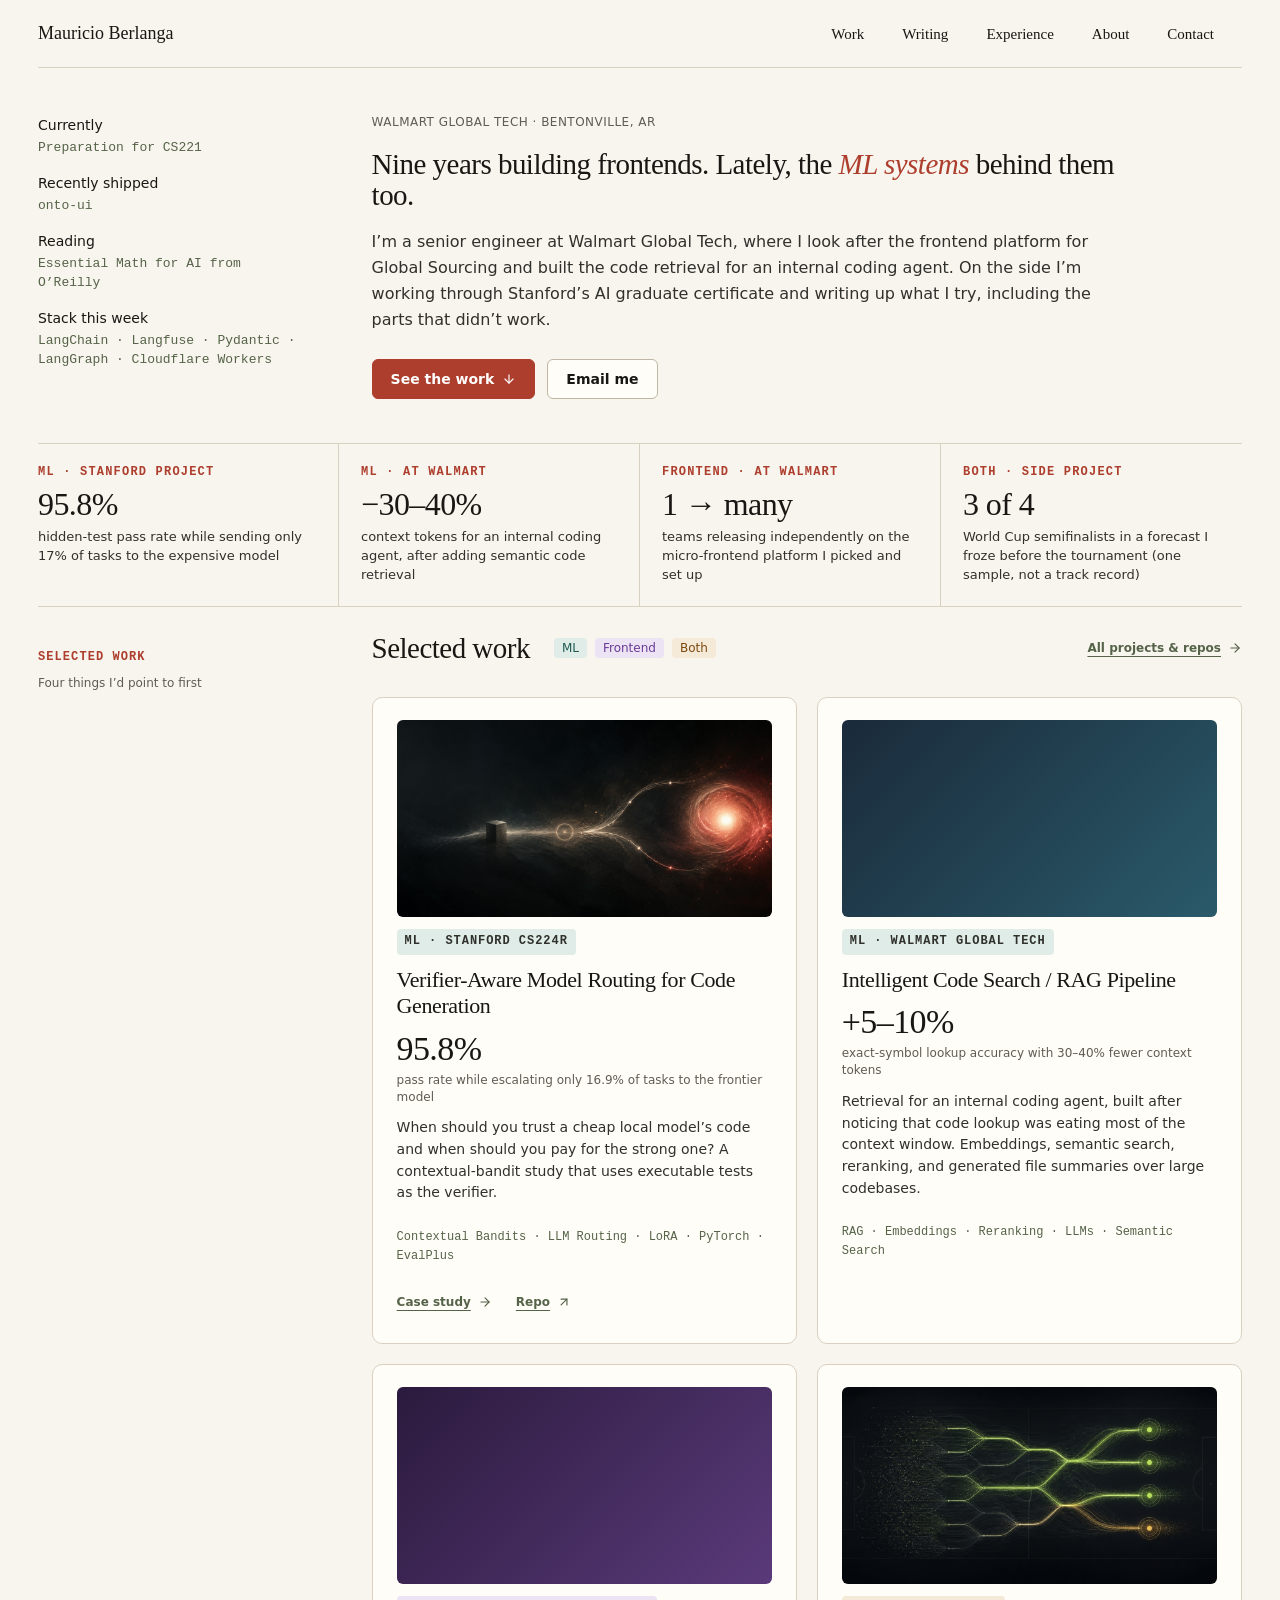
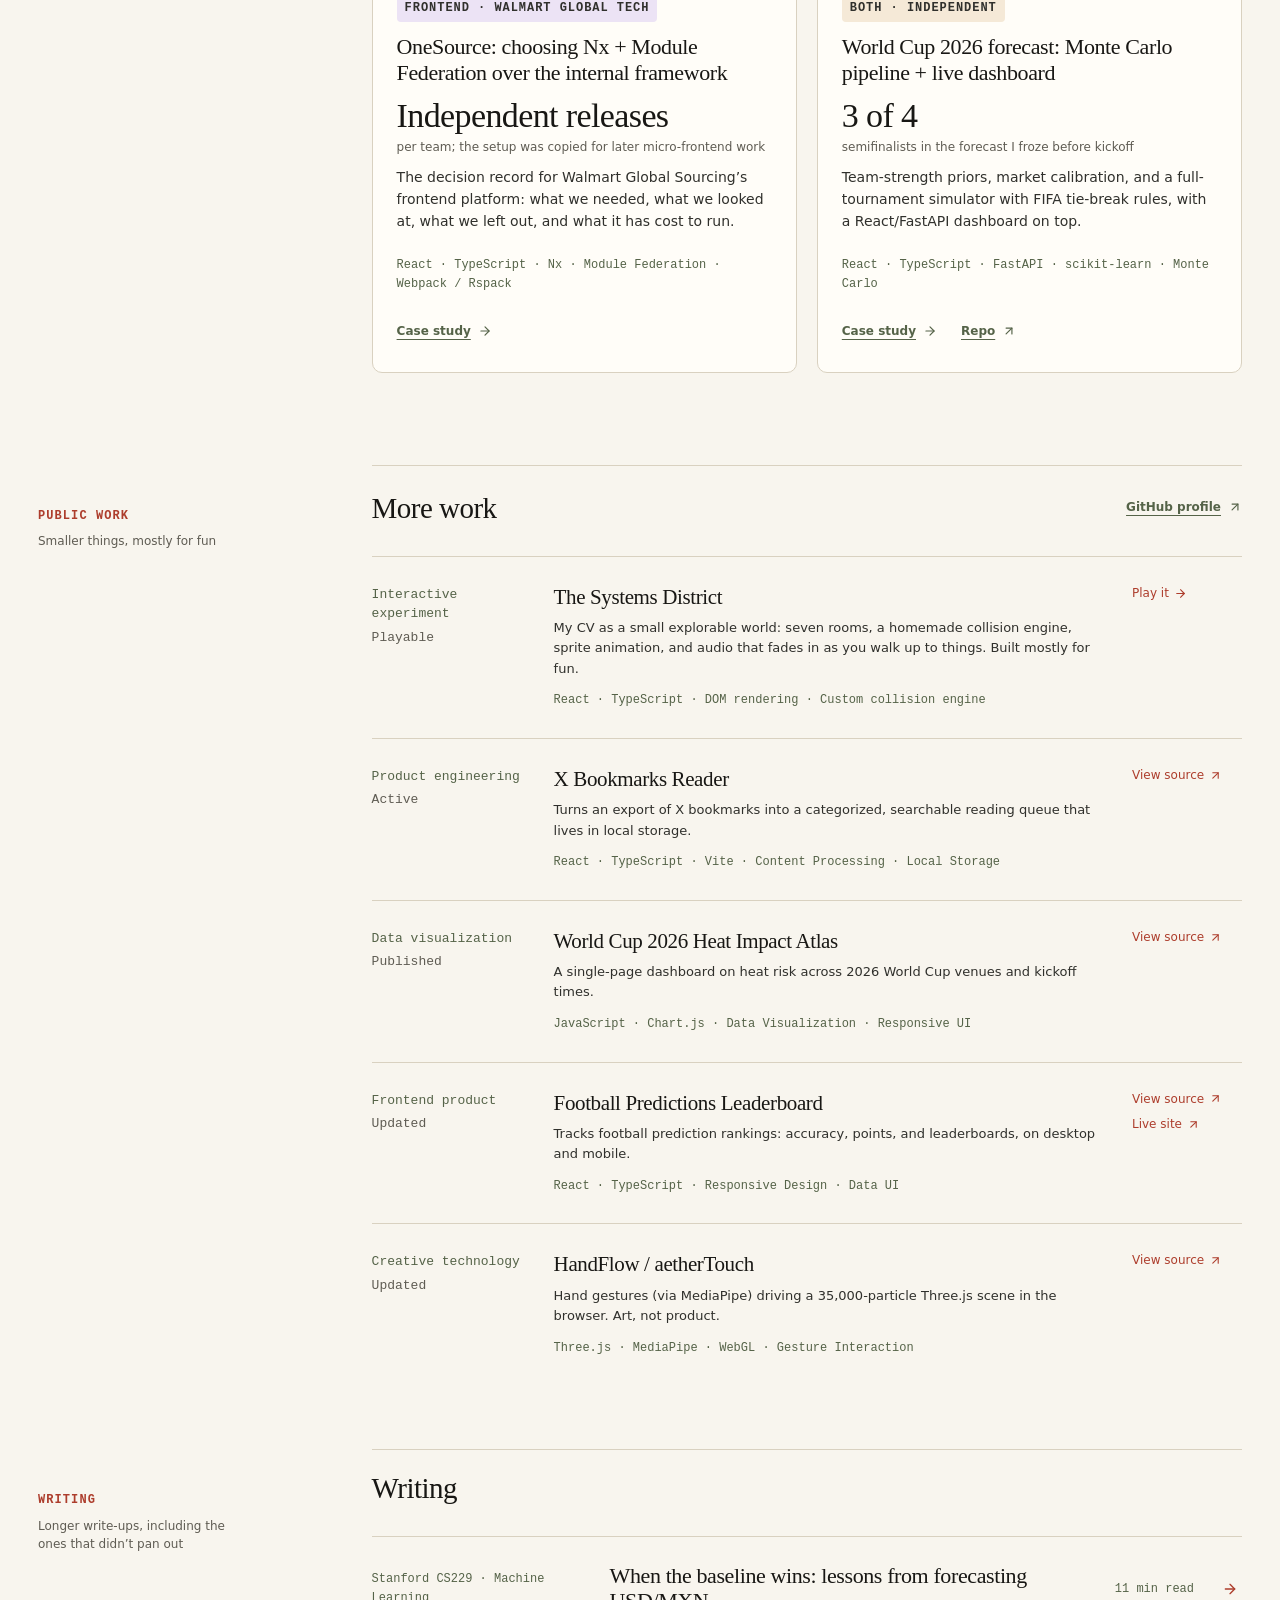
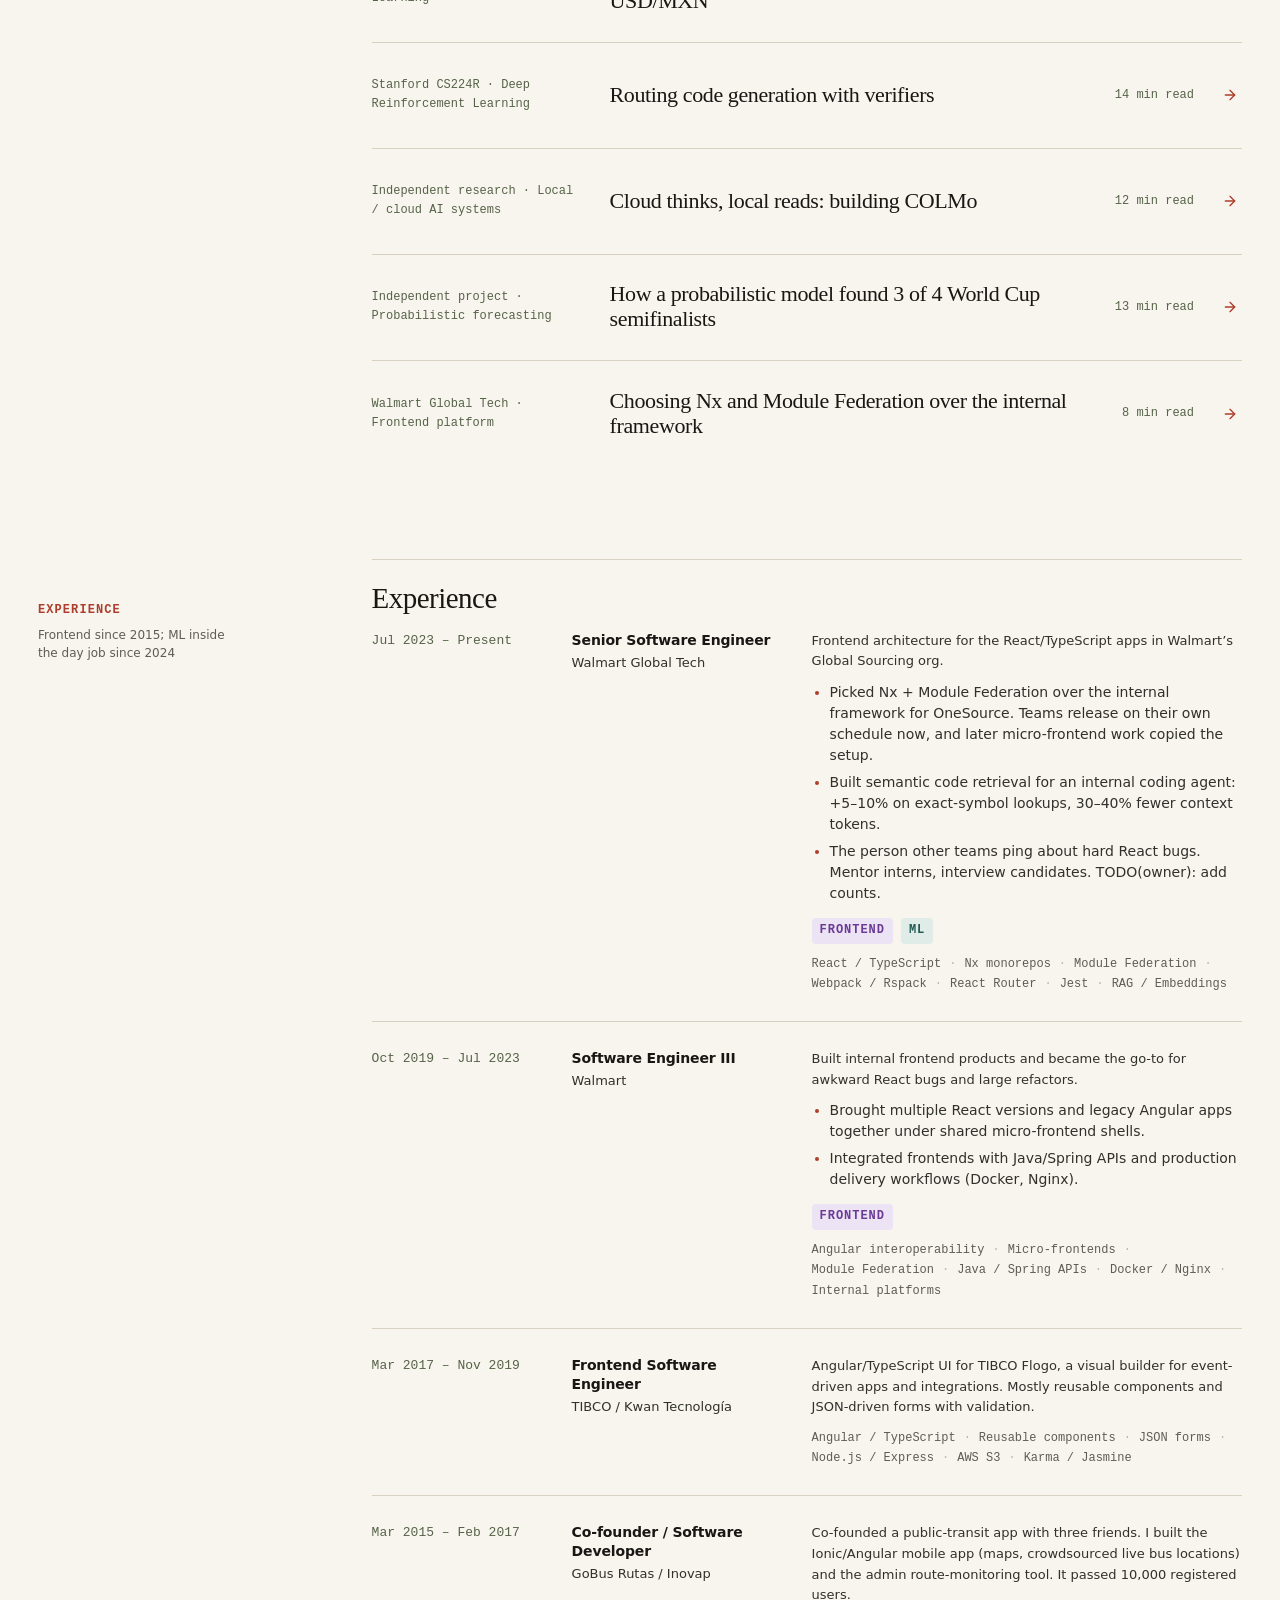
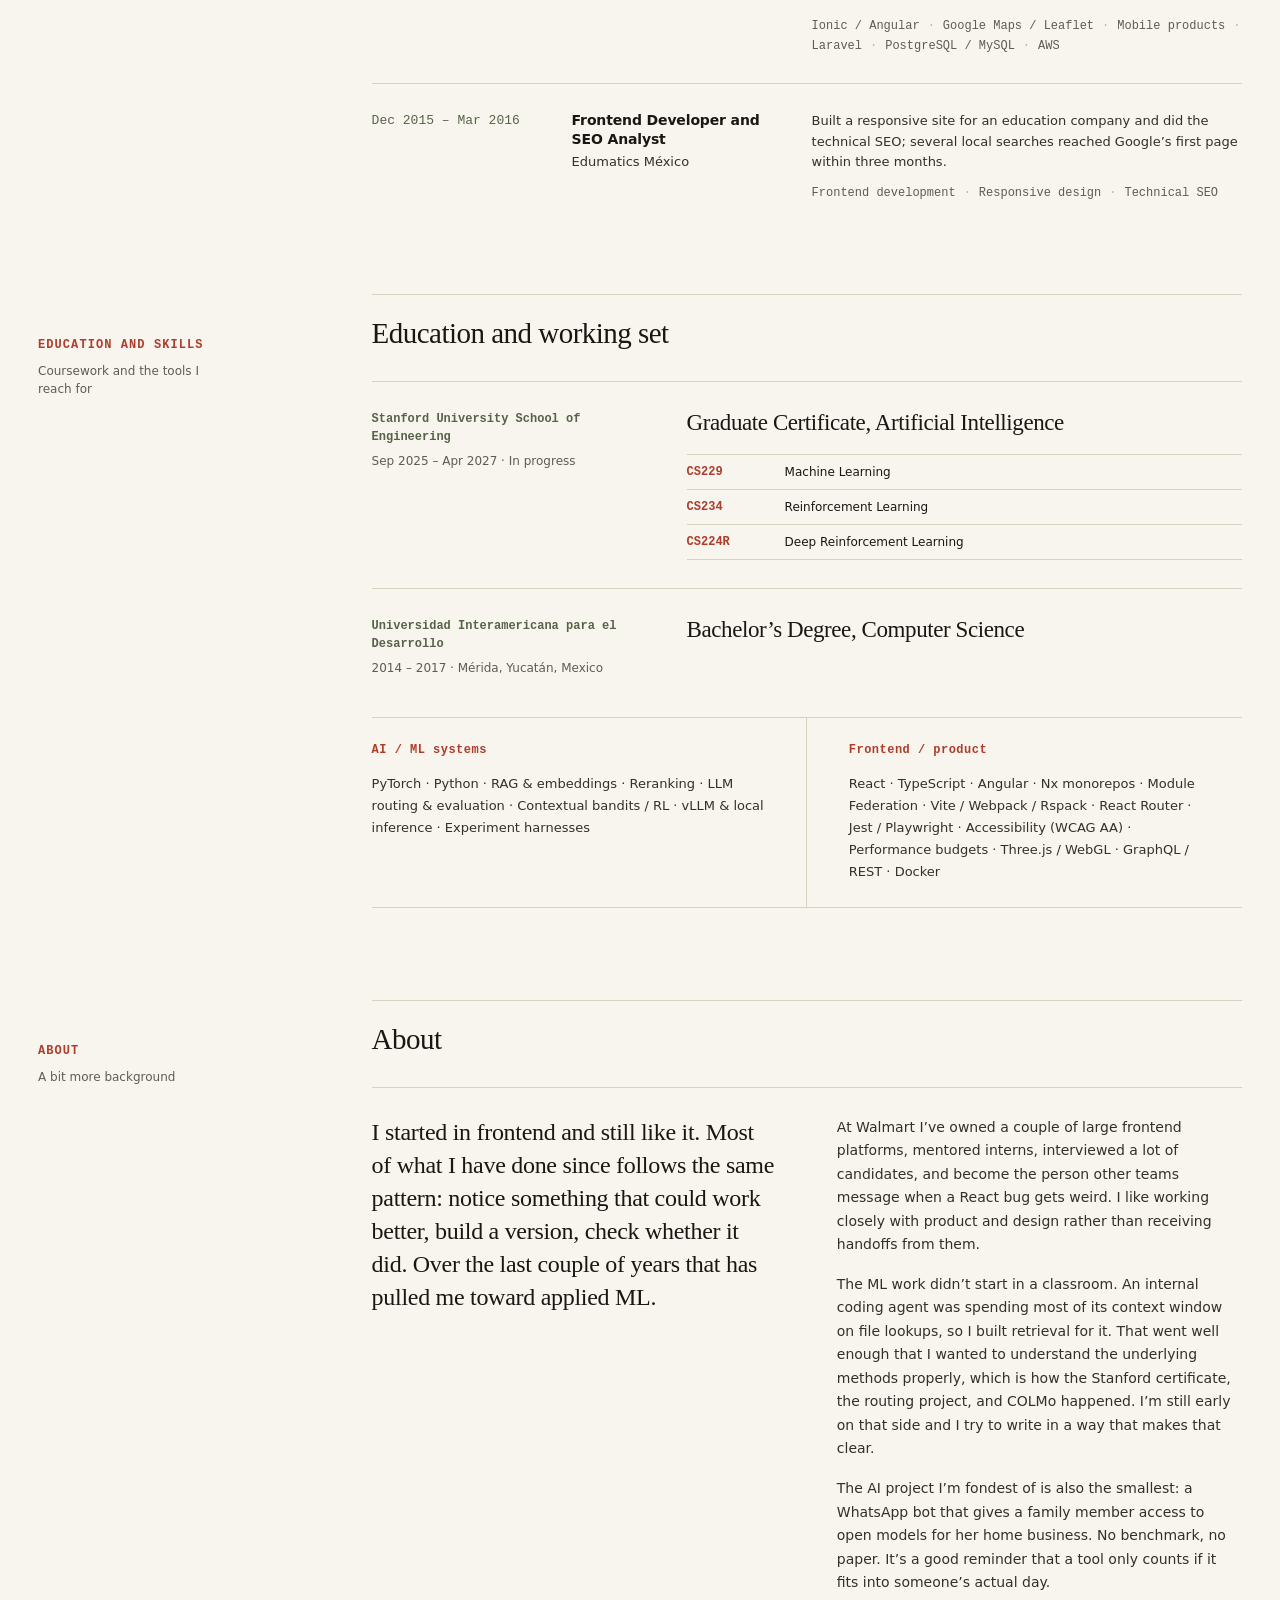
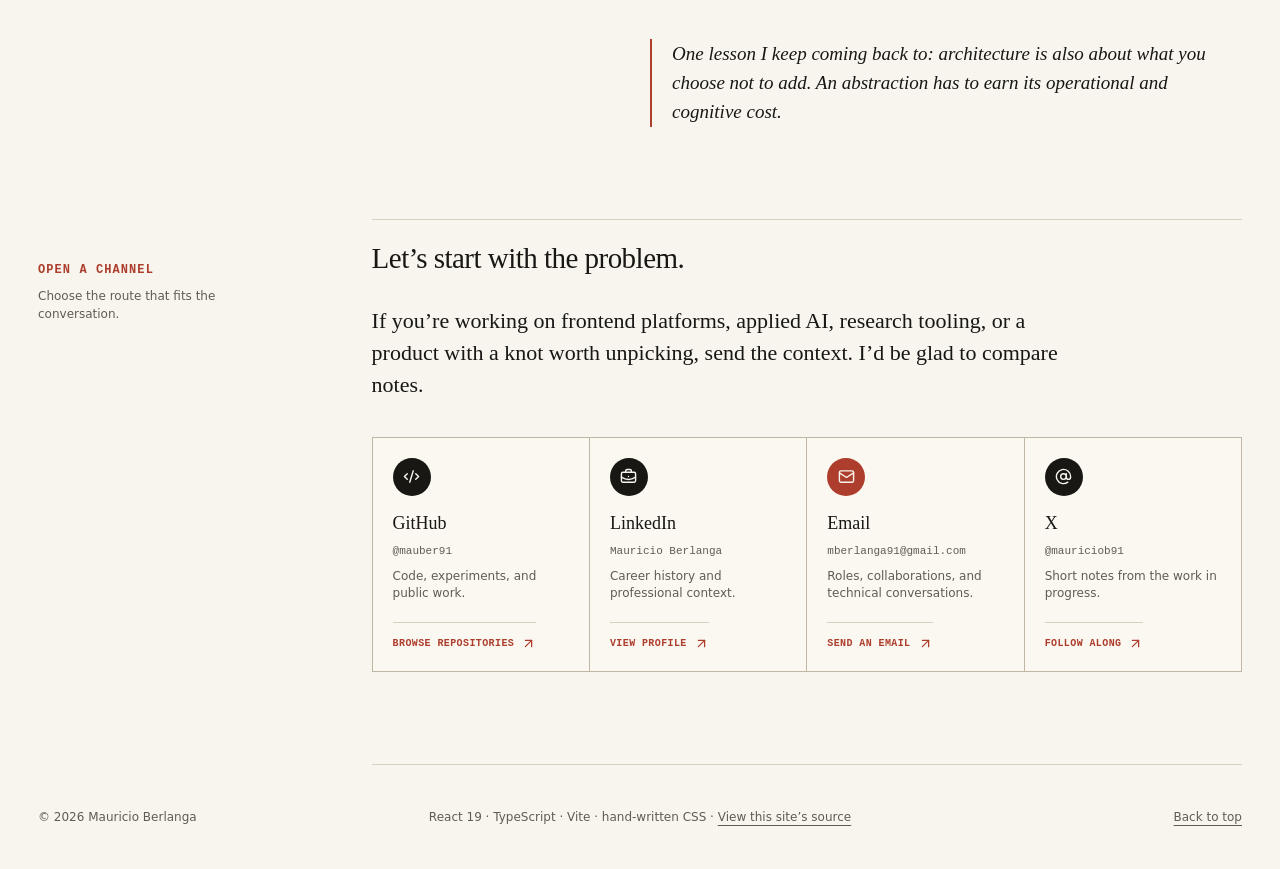
==== commit 04d96ff5: "deploy: mauber91/mauricio-berlanga-portfolio@a0a020836b9b40015950f4f98eb3edc8d20b68bb" ====
--- a/index.html
+++ b/index.html
@@ -34,8 +34,8 @@
         "knowsAbout": ["Frontend Platform Engineering", "React", "TypeScript", "Angular", "Nx Monorepos", "Micro-frontends", "Module Federation", "Software Engineering", "Machine Learning", "Artificial Intelligence", "Retrieval-Augmented Generation", "Reinforcement Learning"]
       }
     </script>
-    <script type="module" crossorigin src="/assets/index-BPgjsTP2.js"></script>
-    <link rel="stylesheet" crossorigin href="/assets/index-CEMthI2M.css">
+    <script type="module" crossorigin src="/assets/index-MQRnuHQo.js"></script>
+    <link rel="stylesheet" crossorigin href="/assets/index-B0Zqwcub.css">
   </head>
   <body>
     <div id="root"></div>
--- a/assets/index-B0Zqwcub.css
+++ b/assets/index-B0Zqwcub.css
@@ -0,0 +1 @@
+@layer reset{*,:before,:after{box-sizing:border-box}html{scroll-behavior:smooth}body,h1,h2,h3,p,blockquote{margin:0}ul{margin:0;padding:0;list-style:none}button,a{font:inherit}a{color:inherit;text-decoration:none}}@layer base{:root{--lightningcss-light: ;--lightningcss-dark:initial;color-scheme:dark;--bg:#090b0d;--surface:#0e1113;--surface-raised:#121618;--text:#f0f2ef;--muted:#949b96;--faint:#646b67;--line:#e2ebe421;--line-strong:#e2ebe43d;--accent:#b9e879;--accent-soft:#b9e8791a;--header:#090b0ddb;--shadow:#0000005c;--serif:Georgia, "Times New Roman", serif;--sans:Inter, ui-sans-serif, -apple-system, BlinkMacSystemFont, "Segoe UI", sans-serif;--mono:"SFMono-Regular", Consolas, "Liberation Mono", monospace;font-family:var(--sans);background:var(--bg);color:var(--text);font-synthesis:none;text-rendering:optimizelegibility}:root[data-theme=light]{--lightningcss-light:initial;--lightningcss-dark: ;color-scheme:light;--bg:#f2f3ef;--surface:#e9ebe6;--surface-raised:#fafbf8;--text:#171a18;--muted:#626963;--faint:#7b817c;--line:#171a1824;--line-strong:#171a1847;--accent:#416d13;--accent-soft:#416d131a;--header:#f2f3efe0;--shadow:#191d1a1f}body{background:var(--bg);min-width:320px;min-height:100vh}body:before{z-index:-1;content:"";background-image:linear-gradient(var(--line) 1px, transparent 1px), linear-gradient(90deg, var(--line) 1px, transparent 1px);opacity:.22;pointer-events:none;background-size:64px 64px;position:fixed;inset:0;-webkit-mask-image:linear-gradient(#0000002e,#0000 35%);mask-image:linear-gradient(#0000002e,#0000 35%)}::selection{color:var(--bg);background:var(--accent)}:focus-visible{outline:2px solid var(--accent);outline-offset:4px}h1,h2,h3{letter-spacing:-.035em;font-weight:520}p{color:var(--muted);line-height:1.7}}@layer components{.shell{width:min(1180px,100% - 48px);margin-inline:auto}.skip-link{z-index:100;color:var(--bg);background:var(--accent);padding:10px 14px;position:fixed;top:10px;left:10px;transform:translateY(-150%)}.skip-link:focus{transform:translateY(0)}.site-header{z-index:50;border-bottom:1px solid var(--line);background:var(--header);-webkit-backdrop-filter:blur(18px);backdrop-filter:blur(18px);grid-template-columns:1fr auto 1fr;align-items:center;height:72px;padding-inline:max(24px,50vw - 590px);display:grid;position:sticky;top:0}.wordmark{width:fit-content;font:700 13px var(--mono);letter-spacing:-.04em;align-items:center;gap:9px;display:flex}.wordmark i{background:var(--accent);width:5px;height:5px;box-shadow:0 0 0 4px var(--accent-soft);border-radius:50%}.navigation{align-items:center;gap:24px;display:flex}.navigation a{color:var(--muted);font:500 11px var(--mono);letter-spacing:.01em;transition:color .16s;position:relative}.navigation a:after{content:"";background:var(--accent);transform-origin:0;height:1px;transition:transform .18s;position:absolute;bottom:-7px;left:0;right:0;transform:scaleX(0)}.navigation a:hover{color:var(--text)}.navigation a:hover:after{transform:scaleX(1)}.header-actions{justify-content:flex-end;gap:8px;display:flex}.icon-button{width:34px;height:34px;color:var(--muted);cursor:pointer;border:1px solid var(--line);background:0 0;place-items:center;transition:color .16s,border-color .16s,background .16s;display:grid}.icon-button:hover{color:var(--text);border-color:var(--line-strong);background:var(--surface)}.menu-button{display:none}.hero{grid-template-columns:1.22fr .78fr;align-items:center;gap:80px;min-height:calc(100svh - 72px);padding-block:100px 80px;display:grid;position:relative}.hero-copy{z-index:2;position:relative}.hero-kicker{color:var(--text);font:500 13px var(--mono);letter-spacing:.02em;margin-bottom:18px}.hero h1{text-wrap:balance;max-width:760px;font-size:clamp(3.5rem,6.4vw,6.75rem);line-height:.94}.hero h1 em{color:var(--accent);font-family:var(--serif);font-weight:400}.hero-summary{max-width:680px;margin-top:32px;font-size:17px;line-height:1.75}.hero-actions{flex-wrap:wrap;align-items:center;gap:12px 24px;margin-top:38px;display:flex}.button{border:1px solid var(--line);min-height:44px;font:600 12px var(--mono);justify-content:center;align-items:center;gap:12px;padding:0 18px;transition:transform .16s,background .16s,color .16s;display:inline-flex}.button:hover{transform:translateY(-2px)}.button-primary{color:#11140f;border-color:var(--accent);background:var(--accent)}.text-link{color:var(--muted);font:500 11px var(--mono);align-items:center;gap:7px;transition:color .16s;display:inline-flex}.text-link:hover{color:var(--text)}.hero-visual{min-width:0;position:relative}.system-map{border:1px solid var(--line);background:var(--surface);height:440px;box-shadow:0 35px 100px var(--shadow);position:relative;overflow:hidden}.system-map:before{content:"";background-image:radial-gradient(var(--line-strong) .8px, transparent .8px);opacity:.65;background-size:17px 17px;position:absolute;inset:0}.system-map:after{content:"";border:1px solid var(--line);position:absolute;inset:22px}.map-label{z-index:2;color:var(--faint);font:9px var(--mono);letter-spacing:.06em;text-transform:uppercase;position:absolute}.label-input{top:48px;left:48px}.label-reason{top:60px;right:44px}.label-retrieve{bottom:52px;left:56px}.label-evaluate{bottom:61px;right:49px}.map-node{z-index:2;border:1px solid var(--line-strong);background:var(--surface-raised);border-radius:50%;width:9px;height:9px;position:absolute}.map-node:after{content:"";border:1px solid var(--line);border-radius:50%;position:absolute;inset:-6px}.map-node.active{background:var(--accent);border-color:var(--accent);box-shadow:0 0 22px var(--accent)}.node-a{top:92px;left:78px}.node-b{top:93px;right:93px}.node-c{top:48%;left:18%}.node-d{top:42%;right:15%}.node-e{bottom:70px;left:27%}.node-f{bottom:68px;right:23%}.map-center{z-index:3;border:1px solid var(--accent);background:var(--surface);text-align:center;width:118px;height:118px;box-shadow:0 0 0 13px var(--accent-soft);border-radius:50%;place-content:center;display:grid;position:absolute;top:50%;left:50%;transform:translate(-50%,-50%)}.map-center b{font:500 13px var(--mono)}.map-center small{color:var(--muted);font:8px var(--mono);margin-top:7px;display:block}.map-line{z-index:1;background:var(--line-strong);transform-origin:0;height:1px;position:absolute}.line-a{width:180px;top:96px;left:82px;transform:rotate(32deg)}.line-b{width:155px;top:98px;right:98px;transform:rotate(145deg)}.line-c{width:120px;top:49%;left:19%}.line-d{width:115px;top:50%;left:57%;transform:rotate(-12deg)}.line-e{width:220px;bottom:76px;right:22%;transform:rotate(157deg)}.map-readout{z-index:4;font:8px var(--mono);gap:12px;display:flex;position:absolute;bottom:34px;right:36px}.map-readout span{color:var(--faint)}.map-readout b{color:var(--accent);font-weight:500}.hero-meta{border-top:1px solid var(--line);grid-column:1/-1;grid-template-columns:repeat(4,1fr);margin-top:28px;display:grid}.hero-meta span{color:var(--faint);font:9px var(--mono);text-transform:uppercase;letter-spacing:.06em;padding-top:18px}.hero-meta b{color:var(--text);margin-right:8px;font-size:11px}.section{border-top:1px solid var(--line);padding-block:140px}.section-header{grid-template-columns:.34fr .66fr;gap:36px;margin-bottom:72px;display:grid}.eyebrow{color:var(--accent);font:600 10px var(--mono);letter-spacing:.09em;text-transform:uppercase}.section-header h2,.contact-section h2{text-wrap:balance;max-width:770px;font-size:clamp(2.7rem,5vw,5.2rem);line-height:1.02}.section-header>div>p{max-width:620px;margin-top:24px;font-size:15px}.about-grid{grid-template-columns:1fr 1fr;gap:32px 80px;margin-left:34%;display:grid}.lead-copy{color:var(--text);letter-spacing:-.025em;font-size:clamp(1.5rem,2.5vw,2.3rem);line-height:1.35}.lead-copy strong{color:var(--accent);font-weight:500}.about-detail{gap:20px;display:grid}.about-grid blockquote{border:1px solid var(--line);background:var(--surface);grid-column:1/-1;grid-template-columns:auto 1fr;gap:20px;margin-top:44px;padding:32px;display:grid}.about-grid blockquote svg{color:var(--accent)}.about-grid blockquote p{max-width:820px;color:var(--text);font:italic 1.15rem/1.6 var(--serif)}.timeline{border-top:1px solid var(--line)}.timeline-item{border-bottom:1px solid var(--line);grid-template-columns:40px 1fr 2fr;gap:24px;padding-block:42px;display:grid}.timeline-marker{position:relative}.timeline-marker:before{content:"";background:var(--line);width:1px;position:absolute;top:3px;bottom:-46px;left:4px}.timeline-item:last-child .timeline-marker:before{display:none}.timeline-marker i{z-index:1;border:2px solid var(--accent);background:var(--bg);border-radius:50%;width:9px;height:9px;display:block;position:relative}.timeline-period{color:var(--faint);font:10px/1.6 var(--mono)}.timeline-title{justify-content:space-between;align-items:start;gap:16px;margin-bottom:20px;display:flex}.timeline-title h3{font-size:23px}.timeline-title p{color:var(--text);margin-top:3px;font-size:13px}.timeline-main>p{max-width:650px}.tag-list{flex-wrap:wrap;gap:7px;margin-top:24px;display:flex}.tag-list li{color:var(--muted);border:1px solid var(--line);font:9px var(--mono);padding:6px 9px}.research-section,.skills-section{background:var(--surface)}.research-grid{border-top:1px solid var(--line);border-left:1px solid var(--line);grid-template-columns:repeat(2,1fr);display:grid}.research-card{border-right:1px solid var(--line);border-bottom:1px solid var(--line);grid-template-columns:42px 1fr;gap:26px;min-height:275px;padding:36px;transition:background .18s;display:grid;position:relative}.research-card:hover{background:var(--surface-raised)}.research-number{color:var(--accent);font:10px var(--mono)}.research-card h3{margin-bottom:18px;font-size:24px}.inline-list{color:var(--faint);font:9px var(--mono);flex-wrap:wrap;gap:7px 16px;margin-top:28px;display:flex}.inline-list li:before{color:var(--accent);content:"+";margin-right:7px}.research-arrow{color:var(--faint);transition:transform .18s,color .18s;position:absolute;top:34px;right:34px}.research-card:hover .research-arrow{color:var(--accent);transform:translate(3px,-3px)}.projects-grid{grid-template-columns:repeat(12,1fr);gap:18px;display:grid}.project-card{border:1px solid var(--line);background:var(--surface);flex-direction:column;grid-column:span 6;transition:transform .2s,border-color .2s,box-shadow .2s;display:flex;overflow:hidden}.project-card:hover{border-color:var(--line-strong);box-shadow:0 24px 70px var(--shadow);transform:translateY(-4px)}.project-topline{color:var(--faint);border-bottom:1px solid var(--line);font:9px var(--mono);justify-content:space-between;padding:14px 16px;display:flex}.status{color:var(--muted);text-transform:uppercase;letter-spacing:.06em}.status:before{background:var(--faint);content:"";border-radius:50%;width:5px;height:5px;margin-right:7px;display:inline-block}.status-built:before{background:var(--accent)}.project-visual{border-bottom:1px solid var(--line);background-color:var(--bg);background-image:radial-gradient(var(--line-strong) .75px, transparent .75px);background-size:18px 18px;height:230px;position:relative}.retrieval-visual{justify-content:center;align-items:center;gap:11px;padding:20px;display:flex}.retrieval-visual>div{z-index:1;border:1px solid var(--line-strong);background:var(--surface);text-align:center;place-content:center;width:80px;height:67px;display:grid;position:relative}.retrieval-visual b{color:var(--accent);font:8px var(--mono);margin-bottom:5px}.retrieval-visual span{font:9px var(--mono)}.retrieval-visual i{background:var(--line-strong);width:12px;height:1px;position:absolute;top:50%;left:100%}.forecast-visual{overflow:hidden}.forecast-visual:before,.forecast-visual:after{content:"";border-left:1px solid var(--line-strong);border-bottom:1px solid var(--line-strong);position:absolute;inset:32px}.forecast-visual:after{border:0;border-top:1px dashed var(--line-strong);top:50%}.forecast-visual .series{background:var(--accent);transform-origin:0;width:86%;height:1px;position:absolute;left:8%}.series-a{clip-path:polygon(0 0,12% 0,12% 100%,24% 100%,24% 0,36% 0,36% 100%,49% 100%,49% 0,62% 0,62% 100%,75% 100%,75% 0,88% 0,88% 100%,100% 100%,100% 0);top:55%;transform:rotate(-9deg)}.forecast-visual .series-b{background:var(--muted);top:47%;transform:rotate(4deg)}.forecast-visual span{color:var(--faint);font:8px var(--mono);position:absolute;right:34px}.forecast-visual span:first-of-type{bottom:32px}.forecast-visual span:last-of-type{top:32px}.orchestration-visual{grid-template-columns:repeat(3,1fr);place-items:center;padding:22px 36px;display:grid}.cloud-node{border:1px solid var(--accent);background:var(--surface);text-align:center;width:135px;height:66px;font:10px var(--mono);place-content:center;display:grid;position:absolute;top:34px;left:50%;transform:translate(-50%)}.cloud-node small{color:var(--muted);font:8px var(--mono);margin-top:6px}.orchestration-visual>i{background:var(--line-strong);width:1px;height:75px;position:relative;top:15px}.local-node{border:1px solid var(--line-strong);background:var(--surface);width:86px;height:42px;font:8px var(--mono);place-content:center;display:grid;position:absolute;bottom:31px}.local-one{left:12%}.local-two{left:50%;transform:translate(-50%)}.local-three{right:12%}.router-visual{align-content:center;gap:24px;padding:30px;display:grid}.router-flow{justify-content:center;align-items:center;gap:10px;display:flex}.router-flow>i{color:var(--faint);font:normal 12px var(--mono)}.route-box{border:1px solid var(--line-strong);background:var(--surface);text-align:center;place-content:center;width:98px;height:74px;display:grid}.route-box small{color:var(--faint);font:7px var(--mono)}.route-box b{font:600 10px var(--mono);margin-top:5px}.route-box span{color:var(--faint);font:8px var(--mono);margin-top:4px}.route-box.verifier-box{border-color:var(--accent);box-shadow:inset 0 0 0 4px var(--accent-soft)}.route-outcomes{justify-content:center;gap:8px;display:flex}.route-outcomes span{min-width:114px;color:var(--muted);border:1px solid var(--line);background:var(--surface);text-align:center;font:8px var(--mono);padding:8px 10px}.route-outcomes span:first-child{color:var(--accent)}.project-body{flex-direction:column;flex:1;padding:28px;display:flex}.project-body h3{margin-bottom:14px;font-size:26px}.project-insight{border-left:1px solid var(--accent);margin-top:22px;padding-left:15px;font-size:13px}.project-insight b{color:var(--text);font:9px var(--mono);text-transform:uppercase;margin-bottom:4px;display:block}.project-links{border-top:1px solid var(--line);flex-wrap:wrap;gap:10px 18px;margin-top:auto;padding-top:22px;display:flex}.project-links a{color:var(--text);font:9px var(--mono);letter-spacing:.04em;text-transform:uppercase;align-items:center;gap:7px;transition:color .16s;display:inline-flex}.project-links a:hover{color:var(--accent)}.github-projects{border-top:1px solid var(--line);margin-top:112px;padding-top:72px}.github-projects-header{grid-template-columns:1fr auto;align-items:end;gap:40px;margin-bottom:42px;display:grid}.github-projects-header h3{max-width:720px;margin-top:16px;font-size:clamp(1.8rem,3.2vw,3.2rem);line-height:1.08}.github-projects-grid{border-top:1px solid var(--line);border-left:1px solid var(--line);grid-template-columns:repeat(2,1fr);display:grid}.github-project{border-right:1px solid var(--line);border-bottom:1px solid var(--line);flex-direction:column;min-height:360px;padding:30px;transition:background .18s;display:flex}.github-project:hover{background:var(--surface)}.github-project-meta{color:var(--faint);font:8px var(--mono);letter-spacing:.04em;text-transform:uppercase;justify-content:space-between;gap:16px;display:flex}.github-project h3{margin-top:38px;font-size:24px}.github-project h3 a{align-items:start;gap:10px;transition:color .16s;display:inline-flex}.github-project h3 a:hover{color:var(--accent)}.github-project h3 svg{color:var(--accent);flex:none;margin-top:4px}.github-project>p{max-width:530px;margin-top:16px;font-size:13px}.github-project-footer{border-top:1px solid var(--line);justify-content:space-between;align-items:center;gap:16px;margin-top:auto;padding-top:28px;display:flex}.github-project-footer a{color:var(--muted);font:9px var(--mono);align-items:center;gap:7px;transition:color .16s;display:inline-flex}.github-project-footer a:hover{color:var(--accent)}.education-grid{grid-template-columns:1.3fr .7fr;gap:18px;display:grid}.education-card{border:1px solid var(--line);background:var(--surface);min-height:350px;padding:34px}.education-heading{justify-content:space-between;align-items:start;gap:18px;display:flex}.education-heading>div>p{color:var(--accent);font:10px var(--mono);text-transform:uppercase;letter-spacing:.05em;margin-bottom:14px}.education-heading h3{max-width:540px;font-size:28px;line-height:1.2}.education-note{font:10px var(--mono);margin-top:18px}.course-list{border-top:1px solid var(--line);gap:0;margin-top:40px;display:grid}.course-list div{border-bottom:1px solid var(--line);grid-template-columns:80px 1fr;padding:14px 0;display:grid}.course-list b{color:var(--accent);font:10px var(--mono)}.course-list span{color:var(--muted);font-size:13px}.skills-grid{border-top:1px solid var(--line);border-left:1px solid var(--line);grid-template-columns:repeat(6,1fr);display:grid}.skill-group{border-right:1px solid var(--line);border-bottom:1px solid var(--line);grid-column:span 2;min-height:190px;padding:28px}.skill-group h3{color:var(--accent);font:10px var(--mono);letter-spacing:.04em;text-transform:uppercase;margin-bottom:32px}.skill-group p{color:var(--text);font-size:14px;line-height:1.9}.writing-list{border-top:1px solid var(--line)}.writing-item{border-bottom:1px solid var(--line);grid-template-columns:60px 1fr auto;align-items:center;gap:20px;padding:28px 4px;transition:padding .18s,background .18s;display:grid}.writing-item:hover{background:var(--surface);padding-inline:18px}.writing-item>span:first-child,.writing-item div p,.coming-soon{color:var(--faint);font:9px var(--mono)}.writing-item div p{color:var(--accent);text-transform:uppercase;letter-spacing:.05em;margin-bottom:7px}.writing-item h3{font-size:20px}.coming-soon{border:1px dashed var(--line-strong);text-transform:uppercase;padding:6px 8px}.contact-section{color:#11140f;background:var(--accent);padding-block:130px}.contact-section .eyebrow,.contact-section p{color:#11140fad}.contact-grid{grid-template-columns:1.35fr .65fr;align-items:end;gap:100px;display:grid}.contact-section h2{max-width:760px;margin-top:28px}.contact-section h2+p{max-width:610px;margin-top:25px;font-size:15px}.contact-section .button-primary{color:var(--accent);background:#11140f;border-color:#11140f;margin-top:34px}.contact-links{border-top:1px solid #11140f47}.contact-links>a{border-bottom:1px solid #11140f47;align-items:center;gap:14px;padding:18px 0;display:flex}.contact-links>a>span{flex:1;gap:3px;display:grid}.contact-links b{font-size:12px}.contact-links small{color:#11140f9e;font:8px var(--mono)}.site-footer{min-height:110px;font:9px var(--mono);grid-template-columns:1fr auto 1fr;align-items:center;gap:20px;display:grid}.site-footer p{color:var(--faint);font:inherit}.site-footer p:nth-child(2){text-align:center}.site-footer a{color:var(--muted);justify-self:end}.article-topbar{z-index:50;border-bottom:1px solid var(--line);background:var(--header);-webkit-backdrop-filter:blur(18px);backdrop-filter:blur(18px);grid-template-columns:1fr auto 1fr;align-items:center;height:68px;padding-inline:max(24px,50vw - 590px);display:grid;position:sticky;top:0}.article-topbar .icon-button{justify-self:end}.article-back{color:var(--muted);font:10px var(--mono);align-items:center;gap:8px;transition:color .16s;display:inline-flex}.article-back:hover{color:var(--text)}.article-hero{text-align:center;max-width:1000px;padding-block:120px 82px;position:relative;overflow:hidden}.article-hero.has-image{aspect-ratio:11/5;border:1px solid var(--line);max-width:1180px;min-height:530px;margin-block:32px 18px;padding:64px}.article-hero.has-image:after{z-index:1;content:"";background:radial-gradient(#07090aad 0%,#07090acc 58%,#07090aeb 100%);position:absolute;inset:0}.article-hero-image{object-fit:cover;width:100%;height:100%;position:absolute;inset:0}.article-hero-content{z-index:2;position:relative}.article-hero.has-image .article-hero-content{align-content:center;height:100%;display:grid}.article-hero.has-image h1{color:#f4f6f2;text-shadow:0 2px 28px #000000b8}.article-hero.has-image .article-course{color:#c7ef91}.article-hero.has-image .article-dek{color:#f0f2efd1;text-shadow:0 1px 16px #000c}.article-hero.has-image .article-byline{color:#f0f2efa8}.article-hero.has-image .article-tags li{color:#f0f2efcc;-webkit-backdrop-filter:blur(8px);backdrop-filter:blur(8px);background:#07090a57;border-color:#f0f2ef3d}.article-course{color:var(--accent);font:600 10px var(--mono);letter-spacing:.08em;text-transform:uppercase;margin-bottom:28px;display:inline-block}.article-hero h1{text-wrap:balance;max-width:980px;margin-inline:auto;font-size:clamp(3.5rem,7vw,7.4rem);line-height:.95}.article-dek{max-width:760px;margin:32px auto 0;font-size:17px;line-height:1.75}.article-byline{color:var(--faint);font:9px var(--mono);text-transform:uppercase;letter-spacing:.05em;flex-wrap:wrap;justify-content:center;gap:10px 28px;margin-top:34px;display:flex}.article-byline span{align-items:center;gap:7px;display:inline-flex}.article-tags{flex-wrap:wrap;justify-content:center;gap:7px;margin-top:30px;display:flex}.article-tags li{color:var(--muted);border:1px solid var(--line);font:9px var(--mono);padding:6px 9px}.article-stats{border-top:1px solid var(--line);border-left:1px solid var(--line);grid-template-columns:repeat(4,1fr);display:grid}.article-stats>div{border-right:1px solid var(--line);border-bottom:1px solid var(--line);text-align:center;align-content:center;min-height:132px;padding:24px;display:grid}.article-stats b{color:var(--accent);font:500 clamp(1.7rem, 3vw, 2.7rem) var(--mono);letter-spacing:-.06em}.article-stats span{color:var(--faint);font:8px var(--mono);letter-spacing:.06em;text-transform:uppercase;margin-top:10px}.article-disclaimer{color:var(--muted);border:1px solid var(--line);border-left:3px solid var(--accent);background:var(--accent-soft);grid-template-columns:auto 1fr;align-items:start;gap:14px;margin-top:24px;padding:18px 22px;display:grid}.article-disclaimer svg{color:var(--accent);flex:none;margin-top:3px}.article-disclaimer p{font:12px/1.65 var(--mono);margin:0}.article-disclaimer strong{color:var(--text);font-weight:600}.article-layout{grid-template-columns:210px minmax(0,720px);justify-content:center;gap:90px;padding-block:110px 150px;display:grid}.article-toc{align-self:start;position:sticky;top:102px}.article-toc>p{color:var(--text);font:600 9px var(--mono);letter-spacing:.06em;text-transform:uppercase;margin-bottom:18px}.article-toc nav{border-top:1px solid var(--line);display:grid}.article-toc nav a{color:var(--faint);border-bottom:1px solid var(--line);font:9px/1.35 var(--mono);padding:10px 0;transition:color .16s,padding .16s}.article-toc nav a:hover{color:var(--accent);padding-left:5px}.article-repo-link{color:var(--muted);font:9px var(--mono);align-items:center;gap:7px;margin-top:24px;display:inline-flex}.article-repo-link:hover{color:var(--accent)}.article-prose{min-width:0}.article-lead{color:var(--text);border-bottom:1px solid var(--line);font:400 clamp(1.45rem, 2.5vw, 2rem)/1.48 var(--serif);padding-bottom:68px}.article-prose section{padding-top:84px;scroll-margin-top:82px}.article-section-number{color:var(--accent);font:9px var(--mono);margin-bottom:18px}.article-prose h2{margin-bottom:28px;font-size:clamp(2.15rem,4vw,3.5rem);line-height:1.08}.article-prose h3{margin:44px 0 15px;font-size:1.35rem}.article-prose p{margin-top:20px;font-size:16px;line-height:1.82}.article-prose p strong,.article-prose li strong{color:var(--text);font-weight:620}.article-prose p code,.article-prose li code{color:var(--accent);border:1px solid var(--line);background:var(--surface);font:.78em var(--mono);padding:2px 5px}.article-prose>section>ul,.article-prose>section>ol{color:var(--muted);gap:13px;margin:28px 0 0;padding-left:24px;display:grid}.article-prose>section>ul{list-style:square}.article-prose>section>ol{list-style:decimal}.article-prose li{padding-left:7px;font-size:15px;line-height:1.7}.article-prose blockquote{color:var(--text);border:1px solid var(--line);border-left:3px solid var(--accent);background:var(--surface);font:italic 1.2rem/1.6 var(--serif);margin:44px 0 0;padding:26px 28px}.plain-language{border:1px solid var(--line);background:var(--accent-soft);grid-template-columns:auto 1fr;gap:16px;margin-top:34px;padding:22px;display:grid}.plain-language svg{color:var(--accent)}.plain-language b{color:var(--text);font:600 9px var(--mono);letter-spacing:.06em;text-transform:uppercase}.plain-language p{margin-top:7px;font-size:13px;line-height:1.65}.article-equation{border:1px solid var(--line);background:var(--surface);text-align:center;gap:12px;margin-top:34px;padding:27px;display:grid}.article-equation span{color:var(--faint);font:8px var(--mono);letter-spacing:.06em;text-transform:uppercase}.article-equation code{color:var(--text);font:500 clamp(1.15rem, 3vw, 1.7rem) var(--mono)}.article-figure{margin:44px 0 0}.article-figure>div{border:1px solid var(--line);background:#f8f9f6;padding:10px}.article-figure img{width:100%;height:auto;display:block}.article-figure figcaption{color:var(--faint);font:9px/1.55 var(--mono);margin-top:12px}.article-table-wrap{border:1px solid var(--line);margin-top:32px;overflow-x:auto}.article-table-wrap table{border-collapse:collapse;width:100%;font-size:12px}.article-table-wrap th,.article-table-wrap td{border-right:1px solid var(--line);border-bottom:1px solid var(--line);text-align:left;vertical-align:top;padding:14px 16px}.article-table-wrap th{color:var(--accent);background:var(--surface);font:600 8px var(--mono);letter-spacing:.05em;text-transform:uppercase}.article-table-wrap td{color:var(--muted);line-height:1.5}.article-table-wrap td:first-child{color:var(--text);font-weight:600}.article-split{gap:3px;margin-top:34px;display:flex}.article-split>div{border:1px solid var(--line);background:var(--surface);gap:8px;min-width:120px;padding:18px;display:grid}.article-split b{color:var(--text);font:600 10px var(--mono)}.article-split span{color:var(--faint);font:8px var(--mono);white-space:nowrap}.article-pipeline{grid-template-columns:repeat(5,1fr);gap:2px;margin-top:34px;display:grid}.article-pipeline>div{border:1px solid var(--line);background:var(--surface);align-content:start;min-height:128px;padding:18px 14px;display:grid;position:relative}.article-pipeline>div:not(:last-child):after{z-index:1;content:"";border-top:1px solid var(--accent);border-right:1px solid var(--accent);background:var(--surface);width:10px;height:10px;position:absolute;top:50%;left:calc(100% + 1px);transform:translate(-6px,-50%)rotate(45deg)}.article-pipeline b{color:var(--accent);font:8px var(--mono)}.article-pipeline span{color:var(--text);font:600 10px/1.35 var(--mono);margin-top:18px}.article-pipeline small{color:var(--faint);font:8px/1.5 var(--mono);margin-top:8px}.routing-diagram{border:1px solid var(--line);align-items:center;gap:9px;margin-top:34px;padding:24px;display:flex;overflow-x:auto}.routing-diagram>div{border:1px solid var(--line);background:var(--surface);text-align:center;flex:1 0 112px;place-content:center;min-height:96px;display:grid}.routing-diagram>div.active{border-color:var(--accent);box-shadow:inset 0 0 0 4px var(--accent-soft)}.routing-diagram>div span{color:var(--accent);font:8px var(--mono)}.routing-diagram>div b{font:600 10px var(--mono);margin-top:8px}.routing-diagram>div small{color:var(--faint);font:8px var(--mono);margin-top:4px}.routing-diagram>i{color:var(--faint);font:normal 12px var(--mono)}.padding-demo{border:1px solid var(--line);background:var(--surface);gap:10px;margin-top:34px;padding:24px;display:grid}.padding-demo>div{grid-template-columns:90px 1fr 95px;align-items:center;gap:12px;display:grid}.padding-demo span,.padding-demo b{color:var(--faint);font:8px var(--mono)}.padding-demo code{color:var(--text);border:1px solid var(--line);font:9px var(--mono);padding:11px}.padding-demo b{color:var(--accent)}.padding-demo b.bad{color:#e88474}.article-footer{border-top:1px solid var(--line);justify-content:space-between;align-items:center;min-height:120px;display:flex}.article-footer a{color:var(--muted);font:9px var(--mono);align-items:center;gap:8px;display:inline-flex}.article-footer p{color:var(--faint);font:9px var(--mono)}}@layer utilities{@media (prefers-reduced-motion:no-preference){.reveal{animation:linear both reveal;animation-timeline:view();animation-range:entry 8% cover 24%}@keyframes reveal{0%{opacity:0;transform:translateY(20px)}to{opacity:1;transform:translateY(0)}}.map-node.active{animation:2.4s ease-in-out infinite pulse}@keyframes pulse{50%{box-shadow:0 0 32px var(--accent);transform:scale(1.25)}}}@media (width<=980px){.site-header{grid-template-columns:1fr auto}.navigation{border-bottom:1px solid var(--line);background:var(--bg);flex-direction:column;align-items:start;gap:0;padding:16px 24px 28px;display:none;position:absolute;top:72px;left:0;right:0}.navigation.is-open{display:flex}.navigation a{border-bottom:1px solid var(--line);width:100%;padding:14px 0;font-size:12px}.menu-button{display:grid}.hero{grid-template-columns:1fr;gap:54px;padding-top:80px}.hero-copy{max-width:820px}.hero-visual{width:min(600px,100%)}.system-map{height:380px}.section-header{grid-template-columns:1fr;gap:18px}.about-grid{margin-left:0}.timeline-item{grid-template-columns:25px .7fr 1.3fr}.projects-grid{grid-template-columns:repeat(2,1fr)}.project-card,.project-card:nth-child(3){grid-column:auto}.project-card:nth-child(3){grid-column:1/-1;justify-self:center;width:calc(50% - 9px)}.education-grid{grid-template-columns:1fr}.education-card{min-height:0}.contact-grid{grid-template-columns:1fr;gap:60px}.github-project{min-height:390px}.article-topbar{padding-inline:24px}.article-stats{grid-template-columns:repeat(2,1fr)}.article-layout{grid-template-columns:minmax(0,720px);gap:56px}.article-toc{position:static}.article-toc nav{border-left:1px solid var(--line);grid-template-columns:repeat(2,1fr)}.article-toc nav a{border-right:1px solid var(--line);padding:11px 12px}}@media (width<=680px){.shell{width:min(100% - 32px,1180px)}.site-header{padding-inline:16px}.hero{min-height:auto;padding-block:68px 48px}.hero h1{font-size:clamp(3.2rem,16vw,5.2rem)}.hero-summary{font-size:15px}.hero-actions{align-items:start}.hero-actions .button{width:100%;margin-bottom:10px}.hero-meta{grid-template-columns:1fr;gap:13px;padding-top:20px}.hero-meta span{padding-top:0}.system-map{height:330px}.map-label,.node-a,.node-b{display:none}.section{padding-block:94px}.section-header{margin-bottom:50px}.section-header h2,.contact-section h2{font-size:clamp(2.5rem,13vw,4rem)}.about-grid{grid-template-columns:1fr}.about-grid blockquote{grid-column:auto;padding:24px}.timeline-item{grid-template-columns:18px 1fr;gap:12px}.timeline-period,.timeline-main{grid-column:2}.timeline-marker{grid-row:1/span 2}.research-grid{grid-template-columns:1fr}.research-card{grid-template-columns:30px 1fr;min-height:0;padding:27px 22px}.research-arrow{top:26px;right:20px}.projects-grid{grid-template-columns:1fr}.project-card{grid-column:auto;width:100%}.project-visual{height:205px}.project-body{padding:23px}.github-projects{margin-top:82px;padding-top:58px}.github-projects-header{grid-template-columns:1fr;gap:24px}.github-projects-grid{grid-template-columns:1fr}.github-project{min-height:0;padding:24px}.github-project h3{margin-top:30px}.github-project-footer{flex-wrap:wrap;margin-top:34px}.retrieval-visual{gap:5px;padding:12px}.retrieval-visual>div{width:68px}.skills-grid{grid-template-columns:1fr}.skill-group,.skill-group:nth-child(4),.skill-group:nth-child(5){grid-column:auto;min-height:0}.writing-item{grid-template-columns:34px 1fr}.coming-soon{grid-column:2;width:fit-content}.contact-section{padding-block:90px}.site-footer{grid-template-columns:1fr auto}.site-footer p:nth-child(2){display:none}.article-topbar{grid-template-columns:1fr auto auto;gap:18px;padding-inline:16px}.article-back{font-size:0}.article-back svg{width:17px;height:17px}.article-hero{padding-block:82px 58px}.article-hero.has-image{aspect-ratio:auto;min-height:620px;margin-block:16px;padding:58px 22px}.article-hero h1{font-size:clamp(3rem,15vw,4.6rem)}.article-dek{font-size:15px}.article-byline{flex-direction:column;align-items:center}.article-stats>div{min-height:110px;padding:16px}.article-layout{gap:42px;padding-block:76px 100px}.article-toc{display:none}.article-lead{padding-bottom:52px;font-size:1.35rem}.article-prose section{padding-top:66px}.article-prose p{font-size:15px}.article-split{flex-direction:column}.article-split>div{min-width:0}.article-pipeline{grid-template-columns:1fr;gap:3px}.article-pipeline>div{min-height:0;padding:16px 18px}.article-pipeline>div:not(:last-child):after{top:calc(100% + 1px);left:50%;transform:translate(-50%,-6px)rotate(135deg)}.article-pipeline span{margin-top:8px}.article-equation{padding:22px 12px;overflow-x:auto}.article-figure{margin-top:34px}.article-table-wrap{margin-left:-8px;margin-right:-8px}.routing-diagram{margin-left:-8px;margin-right:-8px;padding:18px}.padding-demo{padding:17px}.padding-demo>div{grid-template-columns:1fr}.article-footer{min-height:100px}}@media (prefers-reduced-motion:reduce){html{scroll-behavior:auto}*,:before,:after{transition-duration:.01ms!important;animation-duration:.01ms!important;animation-iteration-count:1!important}}}:is(.field-page,:root:has(.field-page)){--lightningcss-light:initial;--lightningcss-dark: ;color-scheme:light}.field-page{--field-paper:#f8f5ee;--field-ink:#181714;--field-body:#30302c;--field-muted:#5f5c53;--field-accent:#ad3d2c;--field-olive:#556348;--field-rule:#d9d1c0;--field-rule-strong:#bfb6a4;min-height:100vh;color:var(--field-ink);background:var(--field-paper);text-rendering:optimizelegibility;font-family:ui-sans-serif,system-ui,-apple-system,Segoe UI,Roboto,sans-serif}.field-page *,.field-page :before,.field-page :after{box-sizing:border-box}.field-page p{color:var(--field-body)}.field-page h1,.field-page h2,.field-page h3{color:var(--field-ink);letter-spacing:-.018em;font-family:Georgia,Times New Roman,serif;font-weight:400}.field-page :focus-visible{outline:2px solid var(--field-accent);outline-offset:4px}.field-page .skip-link{color:var(--field-paper);background:var(--field-accent)}.field-page .site-header{z-index:20;border-bottom:1px solid var(--field-rule);background:var(--field-paper);-webkit-backdrop-filter:none;backdrop-filter:none;align-items:center;width:calc(100% - 76px);height:68px;margin-inline:auto;padding:0;display:flex;position:sticky;top:0}.field-page .wordmark{width:auto;color:var(--field-ink);letter-spacing:0;font:400 18px/1.2 Georgia,Times New Roman,serif;display:inline-flex}.field-page .navigation{align-items:center;gap:38px;margin-left:auto;display:flex}.field-page .navigation a{min-height:44px;color:var(--field-ink);letter-spacing:0;align-items:center;font:400 15px/1.2 Georgia,Times New Roman,serif;display:inline-flex}.field-page .navigation a:after{display:none}.field-page .navigation a:hover{color:var(--field-accent)}.field-page .header-actions{align-items:center;gap:10px;margin-left:28px;display:flex}.field-page .menu-button{display:none}.field-shell{width:calc(100% - 76px);margin-inline:auto}.field-intro,.field-section{grid-template-columns:minmax(210px,260px) minmax(0,933px);column-gap:clamp(52px,5.75vw,82px);display:grid}.field-intro{min-height:200px;padding-top:47px;padding-bottom:44px}.field-intro-copy{grid-area:1/2;align-self:start}.field-intro-copy h1{max-width:780px;font-size:clamp(29px,2.15vw,32px);line-height:1.08}.field-intro-copy>p{max-width:760px;color:var(--field-body);margin-top:18px;font-size:16px;line-height:1.62}.field-intro-copy h1 em{color:var(--field-accent);font-style:italic}.field-intro-copy .field-status{max-width:none;color:var(--field-muted);letter-spacing:.04em;text-transform:uppercase;margin:0 0 18px;font:500 12px/1.3 ui-sans-serif,system-ui,-apple-system,Segoe UI,Roboto,sans-serif}.field-cta-row{flex-wrap:wrap;gap:12px;margin-top:26px;display:flex}.field-btn{border:1px solid var(--field-rule-strong);color:var(--field-ink);background:#fffdf8;border-radius:6px;align-items:center;gap:8px;padding:12px 18px;font:600 14px/1 ui-sans-serif,system-ui,-apple-system,Segoe UI,Roboto,sans-serif;display:inline-flex}.field-btn:hover{border-color:var(--field-ink)}.field-btn-accent{border-color:var(--field-accent);background:var(--field-accent);color:#fff}.field-btn-accent:hover{border-color:var(--field-ink);background:var(--field-ink)}.field-context{grid-area:1/1;align-self:start;padding-top:0;font-size:14px}.field-context p{margin:0;line-height:1.48}.field-context-label{font-weight:500;color:var(--field-ink)!important}.field-context-label+.field-context-value{margin-bottom:16px!important}.field-context-value:last-child{margin-bottom:0!important}.field-context-stack{color:var(--field-muted)!important}.field-context-value{font-family:ui-monospace,SFMono-Regular,Menlo,Consolas,monospace;font-size:13px;color:var(--field-olive)!important;margin-top:2px!important;line-height:1.48!important}.field-rail{grid-column:1;align-self:start;padding-top:42px}.field-rail p,.field-rail span{max-width:190px;margin:0;display:block}.field-rail p{color:var(--field-accent);letter-spacing:.09em;text-transform:uppercase;font:600 12px/1.4 ui-monospace,SFMono-Regular,Menlo,Consolas,monospace}.field-rail span{color:var(--field-muted);margin-top:8px;font-size:12px;line-height:1.5}.field-section{scroll-margin-top:20px;position:relative}.field-section-main{grid-column:2;min-width:0}.field-link{min-height:38px;color:var(--field-olive);text-underline-offset:4px;align-items:center;gap:7px;font-size:12px;font-weight:600;text-decoration:underline;text-decoration-thickness:1px;display:inline-flex}.field-link:hover{color:var(--field-accent)}.field-link-accent{color:var(--field-accent);margin-top:18px;font:400 16px/1.2 Georgia,Times New Roman,serif;text-decoration:none}.field-section .field-section-main{border-bottom:1px solid var(--field-rule);padding:22px 0 92px}.field-section-title{margin:0 0 30px;font-size:29px;line-height:1.15}.field-ledger{border-top:1px solid var(--field-rule)}#experience .field-section-title{margin-bottom:0}#experience .field-ledger{border-top:0}#experience .field-ledger-row:first-child{padding-top:16px}.field-ledger-row{border-bottom:1px solid var(--field-rule);grid-template-columns:160px 200px minmax(0,1fr);gap:0 40px;padding:27px 0 28px;display:grid}.field-ledger-row:last-child{border-bottom:0;padding-bottom:0}.field-ledger-meta p,.field-ledger-title span{color:var(--field-olive);white-space:nowrap;font:500 13px/1.55 ui-monospace,SFMono-Regular,Menlo,Consolas,monospace}.field-ledger-title h3{letter-spacing:-.01em;font-family:ui-sans-serif,system-ui,-apple-system,Segoe UI,Roboto,sans-serif;font-size:14px;font-weight:700;line-height:1.35}.field-ledger-title span{color:var(--field-body);margin-top:3px;font-family:inherit;display:block}.field-ledger-role>p{color:var(--field-body);font-size:13px;line-height:1.58}.field-inline-list{color:var(--field-muted);flex-wrap:wrap;gap:3px 8px;margin:13px 0 0;padding:0;font:500 12px/1.45 ui-monospace,SFMono-Regular,Menlo,Consolas,monospace;display:flex}.field-inline-list li{align-items:center;gap:8px;display:inline-flex}.field-inline-list li:not(:last-child):after{color:var(--field-rule-strong);content:"·"}.field-heading-row{justify-content:space-between;align-items:end;gap:40px;margin-bottom:30px;display:flex}.field-heading-row .field-section-title{margin-bottom:0}.field-heading-row>p{max-width:360px;color:var(--field-muted);font-size:13px;line-height:1.55}.field-link-row{flex-wrap:wrap;gap:8px 24px;margin-top:15px;display:flex}.field-index{border-top:1px solid var(--field-rule)}.field-index-row{border-bottom:1px solid var(--field-rule);grid-template-columns:150px minmax(0,1fr) 110px;gap:32px;padding:28px 0;display:grid}.field-index-row:last-child{border-bottom:0;padding-bottom:0}.field-index-meta p,.field-index-meta span{color:var(--field-olive);font:500 13px/1.5 ui-monospace,SFMono-Regular,Menlo,Consolas,monospace}.field-index-meta span{color:var(--field-muted);margin-top:4px;display:block}.field-index-row h3{font-size:21px;line-height:1.15}.field-index-row h3 a:hover{color:var(--field-accent)}.field-index-row h3+p{margin-top:9px;font-size:13px;line-height:1.58}.field-index-stack{color:var(--field-olive)!important;margin-top:12px!important;font:500 12px/1.55 ui-monospace,SFMono-Regular,Menlo,Consolas,monospace!important}.field-index-links{align-content:start;gap:9px;display:grid}.field-index-links a{color:var(--field-accent);align-items:center;gap:5px;font-size:12px;line-height:1.4;display:inline-flex}.anchor-alias{position:absolute;top:0}.field-writing-list{border-top:1px solid var(--field-rule)}.field-writing-row{border-bottom:1px solid var(--field-rule);grid-template-columns:210px minmax(0,1fr) auto 20px;align-items:center;gap:28px;min-height:106px;padding:20px 0;display:grid}.field-writing-row:last-child{border-bottom:0}.field-writing-row>p,.field-writing-row>span{color:var(--field-olive);font:500 12px/1.55 ui-monospace,SFMono-Regular,Menlo,Consolas,monospace}.field-writing-row h3{font-size:22px;line-height:1.13}.field-writing-row svg,.field-writing-row:hover h3{color:var(--field-accent)}.field-education{border-top:1px solid var(--field-rule);margin-top:0}.field-education-row{border-bottom:1px solid var(--field-rule);grid-template-columns:260px minmax(0,1fr);gap:55px;padding:28px 0;display:grid}.field-education-row:last-child{border-bottom:0;padding-bottom:0}.field-education-row>div:first-child p{color:var(--field-olive);font:600 12px/1.5 ui-monospace,SFMono-Regular,Menlo,Consolas,monospace}.field-education-row>div:first-child span{color:var(--field-muted);margin-top:6px;font-size:12px;line-height:1.5;display:block}.field-education-row h3{font-size:23px;line-height:1.15}.field-education-row ul{border-top:1px solid var(--field-rule);gap:0;margin-top:18px;display:grid}.field-education-row li{border-bottom:1px solid var(--field-rule);grid-template-columns:78px 1fr;gap:20px;padding:10px 0;font-size:12px;display:grid}.field-education-row li b{color:var(--field-accent);font-family:ui-monospace,SFMono-Regular,Menlo,Consolas,monospace}.field-skill-list{border-top:1px solid var(--field-rule);grid-template-columns:repeat(2,minmax(0,1fr));margin-top:40px;display:grid}.field-skill-row{border-bottom:1px solid var(--field-rule);min-height:126px;padding:24px 32px 24px 0}.field-skill-row:nth-child(odd){border-right:1px solid var(--field-rule);padding-right:42px}.field-skill-row:nth-child(2n){padding-left:42px}.field-skill-row h3{color:var(--field-accent);letter-spacing:.04em;font:600 12px/1.4 ui-monospace,SFMono-Regular,Menlo,Consolas,monospace}.field-skill-row p{color:var(--field-body);margin-top:14px;font-size:13px;line-height:1.7}.field-about-grid{border-top:1px solid var(--field-rule);grid-template-columns:1fr 1fr;gap:60px;padding-top:28px;display:grid}.field-about-lead{letter-spacing:-.012em;font:400 24px/1.38 Georgia,Times New Roman,serif;color:var(--field-ink)!important}.field-about-grid>div{gap:16px;display:grid}.field-about-grid>div p{font-size:14px;line-height:1.68}.field-principle{border-left:2px solid var(--field-accent);max-width:780px;margin:44px 0 0 32%;padding-left:20px}.field-principle p{color:var(--field-ink);font:italic 19px/1.55 Georgia,Times New Roman,serif}.field-contact-copy{max-width:690px;font:400 22px/1.45 Georgia,Times New Roman,serif;color:var(--field-ink)!important}.field-contact-links{border-top:1px solid var(--field-rule-strong);border-left:1px solid var(--field-rule-strong);grid-template-columns:repeat(4,minmax(0,1fr));margin-top:36px;display:grid}.field-contact-link{border-right:1px solid var(--field-rule-strong);border-bottom:1px solid var(--field-rule-strong);background:#fffcf452;flex-direction:column;align-items:flex-start;gap:17px;min-height:234px;padding:20px;transition:color .16s,background .16s,transform .18s;display:flex}.field-contact-link:hover{color:var(--field-ink);background:#f0ece2;transform:translateY(-2px)}.field-contact-link-email .field-contact-icon{color:var(--field-paper);background:var(--field-accent)}.field-contact-icon{width:38px;height:38px;color:var(--field-paper);background:var(--field-ink);border-radius:50%;place-items:center;display:grid}.field-contact-details{flex:1;gap:6px;width:100%;display:grid}.field-contact-details b{font:400 18px/1.2 Georgia,Times New Roman,serif}.field-contact-details small{color:var(--field-muted);overflow-wrap:anywhere;font:11px/1.4 ui-monospace,SFMono-Regular,Menlo,Consolas,monospace}.field-contact-details>span{max-width:190px;color:var(--field-muted);font-size:12px;line-height:1.4}.field-contact-action{color:var(--field-accent);border-top:1px solid var(--field-rule);text-transform:uppercase;letter-spacing:.04em;align-items:center;gap:7px;padding-top:13px;font:600 10px/1.3 ui-monospace,SFMono-Regular,Menlo,Consolas,monospace;display:inline-flex}.field-footer{min-height:104px;color:var(--field-muted);grid-template-columns:1fr auto 1fr;align-items:center;gap:24px;font-size:12px;display:grid}.field-footer p{color:inherit;font-size:inherit}.field-footer p:nth-child(2){text-align:center}.field-footer>a{justify-self:end}.field-footer a{text-underline-offset:4px;text-decoration:underline}.field-ledger-bullets{gap:6px;margin:10px 0 0;padding-left:18px;font-size:14px;line-height:1.5;list-style:outside;display:grid}.field-ledger-bullets li{color:var(--field-body)}.field-ledger-bullets li::marker{color:var(--field-accent)}.field-tag-row{flex-wrap:wrap;gap:8px;margin-top:14px;display:flex}.field-ledger-role .field-inline-list{margin-top:12px}.field-proof{border-block:1px solid var(--field-rule);grid-template-columns:repeat(4,1fr);display:grid}.field-proof-item{border-right:1px solid var(--field-rule);color:inherit;padding:22px 22px 22px 0;text-decoration:none;display:block}.field-proof-item+.field-proof-item{padding-left:22px}.field-proof-item:last-child{border-right:0}.field-proof-item[class*=track-]{color:inherit;background:0 0}.field-proof-label{color:var(--field-accent);letter-spacing:.1em;text-transform:uppercase;margin-bottom:10px;font:600 12px/1 ui-monospace,SFMono-Regular,Menlo,Consolas,monospace;display:block}.field-proof-item b{color:var(--field-ink);letter-spacing:-.018em;font:400 32px/1 Georgia,Times New Roman,serif;display:block}.field-proof-item p{margin:8px 0 0;font-size:13px;line-height:1.45}.field-proof-item:hover b{color:var(--field-accent)}.field-heading-row-wrap{flex-wrap:wrap;align-items:center;gap:16px 24px}.field-heading-row-wrap .field-link{margin-left:auto}.field-track-legend{gap:8px;margin:0;padding:0;list-style:none;display:flex}.field-track-legend li{border-radius:4px;padding:4px 8px;font:500 12px/1 ui-sans-serif,system-ui,-apple-system,Segoe UI,Roboto,sans-serif}.track-ai{color:#1e5a52;background:#dfece8}.track-frontend{color:#6a3a94;background:#ece3f5}.track-both{color:#7a4a12;background:#f5e9d7}.field-card-grid{grid-template-columns:repeat(2,1fr);gap:20px;margin-top:26px;display:grid}.field-card{border:1px solid var(--field-rule);background:#fffdf8;border-radius:10px;flex-direction:column;gap:12px;padding:22px 24px;display:flex}.field-card-thumb{aspect-ratio:1200/630;object-fit:cover;background:linear-gradient(135deg,#0d1b2a,#1f4d3a);border-radius:6px;width:100%;height:auto;display:block}.field-card-thumb-retrieval{background:linear-gradient(135deg,#1a2a3a,#2a5a6a)}.field-card-thumb-orchestration{background:linear-gradient(135deg,#2b1a3d,#5a3a7a)}.field-card-thumb-routing{background:linear-gradient(135deg,#0d1b2a,#1f4d3a)}.field-card-thumb-forecast{background:linear-gradient(135deg,#061a12,#1f5a2a)}.field-card .field-tag{margin:0}.field-tag{letter-spacing:.08em;text-transform:uppercase;border-radius:4px;width:max-content;max-width:100%;padding:5px 8px;font:600 12px/1.3 ui-monospace,SFMono-Regular,Menlo,Consolas,monospace}.field-card h3{font-size:22px;line-height:1.2}.field-card-outcome{margin:0}.field-card-outcome b{color:var(--field-ink);letter-spacing:-.018em;font:400 34px/1 Georgia,Times New Roman,serif;display:block}.field-card-outcome span{color:var(--field-muted);margin-top:6px;font-size:12px;line-height:1.4;display:block}.field-card-desc{margin:0;font-size:14px;line-height:1.55}.field-card .field-index-stack{margin:0}.field-card .field-link-row{margin-top:auto;padding-top:6px}@media (width<=1120px){.field-intro,.field-section{grid-template-columns:minmax(180px,220px) minmax(0,1fr);column-gap:clamp(36px,5vw,62px)}.field-ledger-row{grid-template-columns:125px 180px minmax(0,1fr);gap:0 28px}.field-index-row{grid-template-columns:130px minmax(0,1fr)}.field-index-links{grid-column:2;grid-auto-flow:column;justify-content:start}.field-contact-links{grid-template-columns:repeat(2,minmax(0,1fr))}}@media (width<=820px){.field-heading-row{flex-wrap:wrap;align-items:start;gap:12px 24px}.field-proof{grid-template-columns:1fr 1fr}.field-proof-item{border-bottom:1px solid var(--field-rule);padding:16px 12px 16px 0}.field-proof-item:nth-child(2n){border-right:0;padding-left:12px}.field-proof-item:nth-last-child(-n+2){border-bottom:0}.field-proof-item b{font-size:26px}.field-card-grid{grid-template-columns:1fr}.field-card{padding:18px}.field-page .site-header,.field-shell{width:calc(100% - 32px)}.field-page .site-header{height:62px}.field-page .wordmark{font-size:17px}.field-page .header-actions{margin-left:auto;display:flex}.field-page .menu-button{width:44px;height:44px;color:var(--field-ink);background:0 0;border:0;display:grid}.field-page .navigation{z-index:10;border-bottom:1px solid var(--field-rule);background:var(--field-paper);align-items:stretch;gap:0;margin:0;padding:8px 16px 18px;display:none;position:absolute;top:61px;left:-16px;right:-16px}.field-page .navigation.is-open{display:grid}.field-page .navigation a{border-bottom:1px solid var(--field-rule);width:100%;min-height:48px;font-size:16px}.field-page .navigation a:last-child{border-bottom:0}.field-intro,.field-section{flex-direction:column;display:flex}.field-intro{min-height:0;padding:34px 0 30px}.field-intro-copy{order:1}.field-context{border-top:1px solid var(--field-rule);order:2;margin-top:28px;padding-top:22px}.field-context-value br{display:none}.field-intro-copy h1{font-size:clamp(29px,8.5vw,38px);line-height:1.05}.field-intro-copy>p{margin-top:18px;font-size:15px;line-height:1.58}.field-rail{order:1;padding:30px 0 14px}.field-section-main{order:2}.field-section .field-section-main{padding:26px 0 70px}.field-section-title{margin-bottom:24px}.field-ledger-row,.field-index-row,.field-writing-row,.field-education-row{grid-template-columns:1fr;gap:12px}.field-ledger-row{padding-block:24px}.field-ledger-title{margin-top:2px}.field-index-links{grid-column:auto;grid-auto-flow:column;justify-content:start}.field-writing-row{min-height:0;padding:24px 32px 24px 0;position:relative}.field-writing-row svg{position:absolute;top:50%;right:0;transform:translateY(-50%)}.field-heading-row{align-items:start;gap:14px;display:grid}.field-heading-row>p{max-width:520px}.field-skill-list,.field-contact-links,.field-about-grid{grid-template-columns:1fr}.field-skill-row{min-height:0;padding:24px 0;border-right:0!important}.field-skill-row:nth-child(2n){padding-left:0}.field-about-grid{gap:28px}.field-about-lead{font-size:22px}.field-principle{margin:36px 0 0}.field-contact-link{border-right:1px solid var(--field-rule-strong);min-height:178px;padding:18px}.field-contact-details>span{max-width:420px}.field-footer{flex-wrap:wrap;justify-content:space-between;min-height:132px;padding-block:30px;display:flex}.field-footer p:nth-child(2){text-align:left;order:3;width:100%}}@media (width<=480px){.field-cta-row .field-btn{padding:12px 14px;font-size:13px}.field-track-legend{display:none}.field-page .wordmark{max-width:calc(100% - 56px)}.field-education-row li{grid-template-columns:62px 1fr}.field-contact-links small{overflow-wrap:anywhere}}@media (prefers-reduced-motion:reduce){.field-page *,.field-page :before,.field-page :after{scroll-behavior:auto!important;transition-duration:1ms!important}}.article-site{--article-copy-width:760px}.article-site .article-hero,.article-site .article-stats,.article-site .article-layout{grid-template-columns:minmax(210px,260px) minmax(0,933px);column-gap:clamp(52px,5.75vw,82px);display:grid}.article-site .article-hero{border-bottom:1px solid var(--field-rule);text-align:left;max-width:none;padding:48px 0 54px;overflow:visible}.article-site .article-hero-rail{grid-column:1;padding-top:0}.article-site .article-hero-rail .article-back{color:var(--field-olive);align-items:center;gap:7px;margin-bottom:48px;font:500 12px/1.4 ui-monospace,SFMono-Regular,Menlo,Consolas,monospace;display:inline-flex}.article-site .article-hero-rail .article-back:hover{color:var(--field-accent)}.article-site .article-hero-rail>p{margin:0}.article-site .article-hero-rail>span{margin-top:8px}.article-site .article-hero-rail>span+span{color:var(--field-olive);margin-top:4px;font-family:ui-monospace,SFMono-Regular,Menlo,Consolas,monospace;font-size:12px}.article-site .article-hero-content{grid-column:2;min-width:0;position:static}.article-site .article-course{color:var(--field-accent);letter-spacing:.09em;text-transform:uppercase;margin:0 0 16px;font:600 12px/1.4 ui-monospace,SFMono-Regular,Menlo,Consolas,monospace;display:inline-block}.article-site .article-hero h1{max-width:860px;color:var(--field-ink);text-wrap:balance;margin:0;font-size:clamp(42px,5vw,68px);line-height:.98}.article-site .article-dek{max-width:740px;color:var(--field-ink);letter-spacing:-.008em;margin:22px 0 0;font:400 20px/1.42 Georgia,Times New Roman,serif}.article-site .article-byline{color:var(--field-olive);letter-spacing:0;text-transform:none;flex-wrap:wrap;justify-content:flex-start;gap:8px 20px;margin-top:24px;font:500 12px/1.55 ui-monospace,SFMono-Regular,Menlo,Consolas,monospace;display:flex}.article-site .article-byline span{align-items:center;gap:6px;display:inline-flex}.article-site .article-tags{flex-wrap:wrap;justify-content:flex-start;gap:4px 12px;margin-top:18px;display:flex}.article-site .article-tags li{color:var(--field-muted);border:0;padding:0;font:500 12px/1.55 ui-monospace,SFMono-Regular,Menlo,Consolas,monospace}.article-site .article-tags li:not(:last-child):after{color:var(--field-rule-strong);content:"·";margin-left:12px}.article-site .article-hero-figure{max-width:var(--article-copy-width);margin:42px 0 0}.article-site .article-hero-figure>div{border-top:1px solid var(--field-rule);border-bottom:1px solid var(--field-rule);background:0 0;padding:13px 0}.article-site .article-hero-figure img{mix-blend-mode:multiply;width:100%;height:auto;display:block}.article-site .article-stats{border-bottom:1px solid var(--field-rule);padding-top:22px}.article-site .article-stats-rail{text-align:left;border-bottom:0;border-right:0;grid-column:1;align-content:start;min-height:0;padding:20px 0 0}.article-site .article-stats-main{text-align:left;border-bottom:0;border-right:0;align-content:stretch;min-height:0;padding:0}.article-site .article-stats-rail{padding-top:20px}.article-site .article-stats-main{border-top:1px solid var(--field-rule);border-left:1px solid var(--field-rule);grid-column:2;grid-template-columns:repeat(4,minmax(0,1fr));display:grid}.article-site .article-stats-main>div{border-right:1px solid var(--field-rule);border-bottom:1px solid var(--field-rule);text-align:center;align-content:center;min-height:112px;padding:18px;display:grid}.article-site .article-stats-main b{color:var(--field-accent);letter-spacing:-.06em;font:500 clamp(1.7rem,3vw,2.5rem)/1 ui-monospace,SFMono-Regular,Menlo,Consolas,monospace}.article-site .article-stats-main span{color:var(--field-muted);letter-spacing:.04em;text-transform:uppercase;margin-top:9px;font:500 12px/1.4 ui-monospace,SFMono-Regular,Menlo,Consolas,monospace}.article-site .article-layout{align-items:start;padding-top:64px;padding-bottom:118px}.article-site .article-tldr{max-width:var(--article-copy-width);border:1px solid var(--field-rule);border-left:3px solid var(--field-accent);background:#fffdf8;border-radius:6px;margin-top:26px;padding:18px 22px}.article-site .article-tldr>b{color:var(--field-accent);letter-spacing:.1em;text-transform:uppercase;margin-bottom:10px;font:600 12px/1 ui-monospace,Menlo,Consolas,monospace;display:block}.article-site .article-tldr ul{color:var(--field-body);margin:0;padding-left:18px;font-size:14.5px;line-height:1.55}.article-site .article-tldr li+li{margin-top:6px}.article-site .article-tldr strong{color:var(--field-ink)}.article-site .article-toc{grid-column:1;padding-top:0;position:sticky;top:90px}.article-site .article-toc>p{color:var(--field-accent);letter-spacing:.09em;text-transform:uppercase;margin-bottom:18px;font:600 12px/1.4 ui-monospace,Menlo,Consolas,monospace}.article-site .article-toc nav{border-top:1px solid var(--field-rule);display:grid}.article-site .article-toc nav a{color:var(--field-muted);border-bottom:1px solid var(--field-rule);padding:10px 0;font:500 12px/1.4 ui-monospace,Menlo,Consolas,monospace;transition:color .16s,padding .16s}.article-site .article-toc nav a:hover{color:var(--field-accent);padding-left:5px}.article-site .article-sources{border-top:1px solid var(--field-rule);gap:10px;margin-top:22px;padding-top:16px;display:grid}.article-site .article-rail-label{color:var(--field-muted);letter-spacing:.09em;text-transform:uppercase;margin:0 0 4px;font:600 12px/1.4 ui-monospace,Menlo,Consolas,monospace}.article-site .article-repo-link{color:var(--field-ink);align-items:center;gap:6px;font:600 12px/1.4 ui-sans-serif,system-ui,-apple-system,Segoe UI,Roboto,sans-serif;display:inline-flex}.article-site .article-repo-link:hover{color:var(--field-accent)}.article-site .article-prose{max-width:var(--article-copy-width);grid-column:2;min-width:0}.article-site .article-lead{color:var(--field-ink);border-bottom:1px solid var(--field-rule);letter-spacing:-.012em;padding-bottom:40px;font:400 clamp(1.45rem,2.3vw,1.9rem)/1.5 Georgia,Times New Roman,serif}.article-site .article-prose section{padding-top:68px;scroll-margin-top:82px}.article-site .article-section-number{color:var(--field-accent);margin-bottom:16px;font:600 12px/1.4 ui-monospace,Menlo,Consolas,monospace}.article-site .article-prose h2{color:var(--field-ink);margin-bottom:24px;font-size:clamp(2rem,3.6vw,3.1rem);line-height:1.06}.article-site .article-prose h3{color:var(--field-ink);margin:42px 0 14px;font-size:1.25rem;line-height:1.15}.article-site .article-prose p{color:var(--field-body);margin-top:18px;font-size:15px;line-height:1.8}.article-site .article-prose p strong,.article-site .article-prose li strong{color:var(--field-ink);font-weight:700}.article-site .article-prose p code,.article-site .article-prose li code{color:var(--field-olive);border:1px solid var(--field-rule);background:#f0ebe1;padding:2px 5px;font:.78em ui-monospace,Menlo,Consolas,monospace}.article-site .article-prose>section>ul,.article-site .article-prose>section>ol{color:var(--field-body);gap:11px;margin:26px 0 0;padding-left:22px;display:grid}.article-site .article-prose>section>ul{list-style:square}.article-site .article-prose>section>ol{list-style:decimal}.article-site .article-prose li{padding-left:6px;font-size:14px;line-height:1.72}.article-site .article-prose blockquote{color:var(--field-ink);border:1px solid var(--field-rule);border-left:2px solid var(--field-accent);background:#f0ebe1;margin:42px 0 0;padding:22px 24px;font:italic 1.15rem/1.55 Georgia,Times New Roman,serif}.article-site .plain-language{border:1px solid var(--field-rule);background:#f0ebe1;grid-template-columns:auto 1fr;gap:14px;margin-top:30px;padding:18px 20px;display:grid}.article-site .plain-language svg{color:var(--field-accent)}.article-site .plain-language b{color:var(--field-accent);letter-spacing:.06em;text-transform:uppercase;font:600 12px/1.4 ui-monospace,Menlo,Consolas,monospace}.article-site .plain-language p{margin-top:7px;font-size:13px;line-height:1.65}.article-site .article-equation,.article-site .article-split>div,.article-site .article-pipeline>div,.article-site .routing-diagram,.article-site .routing-diagram>div,.article-site .padding-demo{border-color:var(--field-rule);background:#f0ebe1}.article-site .article-equation{text-align:center;gap:11px;margin-top:30px;padding:23px;display:grid}.article-site .article-equation span,.article-site .article-split span,.article-site .article-pipeline small,.article-site .routing-diagram>div small,.article-site .padding-demo span{color:var(--field-muted)}.article-site .article-equation code{color:var(--field-ink);font:500 clamp(1.05rem,2.7vw,1.55rem) ui-monospace,Menlo,Consolas,monospace}.article-site .article-figure{margin:38px 0 0}.article-site .article-figure>div{border-color:var(--field-rule);background:#f3f0e8;padding:9px}.article-site .article-figure figcaption{color:var(--field-muted);margin-top:10px;font:500 12px/1.55 ui-monospace,Menlo,Consolas,monospace}.article-site .article-table-wrap{border-color:var(--field-rule);margin-top:28px}.article-site .article-table-wrap th,.article-site .article-table-wrap td{border-color:var(--field-rule);padding:12px 14px}.article-site .article-table-wrap th{color:var(--field-accent);background:#f0ebe1}.article-site .article-table-wrap td{color:var(--field-body)}.article-site .article-table-wrap td:first-child{color:var(--field-ink)}.article-site .article-split{gap:3px;margin-top:30px}.article-site .article-split>div{padding:16px}.article-site .article-split b,.article-site .article-pipeline span,.article-site .routing-diagram>div b,.article-site .padding-demo code{color:var(--field-ink)}.article-site .article-pipeline{gap:2px;margin-top:30px}.article-site .article-pipeline>div{min-height:118px;padding:16px 13px}.article-site .article-pipeline>div:not(:last-child):after{border-color:var(--field-accent);background:#f0ebe1}.article-site .article-pipeline b,.article-site .routing-diagram>div span,.article-site .padding-demo b{color:var(--field-accent)}.article-site .routing-diagram{gap:8px;margin-top:30px;padding:20px}.article-site .routing-diagram>div{min-height:90px}.article-site .routing-diagram>div.active{border-color:var(--field-accent);box-shadow:inset 0 0 0 4px #ad3d2c1a}.article-site .routing-diagram>i{color:var(--field-muted)}.article-site .padding-demo{gap:9px;margin-top:30px;padding:20px}.article-site .padding-demo code{border-color:var(--field-rule)}.article-site .padding-demo b.bad{color:#a24e3e}.article-site .article-footer{border-top:0;grid-template-columns:1fr auto 1fr;align-items:center}.article-site .article-disclosure{border-bottom:1px solid var(--field-rule);max-width:none;color:var(--field-muted);grid-column:1/-1;margin:0 0 4px;padding-bottom:14px;font:400 12.5px/1.5 ui-sans-serif,system-ui,-apple-system,Segoe UI,Roboto,sans-serif}.article-site .article-disclosure em{color:var(--field-ink)}.article-site .article-footer>a:first-of-type{justify-self:start}.article-site .article-footer a{color:var(--field-olive);align-items:center;gap:7px;font:500 12px/1.4 ui-monospace,Menlo,Consolas,monospace;display:inline-flex}.article-site .article-footer a:hover{color:var(--field-accent)}.article-site .article-footer p:not(.article-disclosure){color:var(--field-muted);font:500 12px/1.4 ui-monospace,Menlo,Consolas,monospace}@media (width<=1120px){.article-site .article-hero,.article-site .article-stats,.article-site .article-layout{grid-template-columns:minmax(180px,220px) minmax(0,1fr);column-gap:clamp(36px,5vw,62px)}}@media (width<=820px){.article-site .article-hero,.article-site .article-stats,.article-site .article-layout{flex-direction:column;column-gap:0;display:flex}.article-site .article-hero{padding:34px 0 36px}.article-site .article-hero-rail{border-bottom:1px solid var(--field-rule);order:1;padding:0 0 20px}.article-site .article-hero-rail .article-back{margin-bottom:20px}.article-site .article-hero-content{order:2;padding-top:28px}.article-site .article-hero h1{font-size:clamp(40px,11vw,58px)}.article-site .article-dek{font-size:18px}.article-site .article-hero-figure{margin-top:32px}.article-site .article-stats{padding-top:0}.article-site .article-stats-rail{order:1;padding:26px 0 14px}.article-site .article-stats-main{order:2;grid-template-columns:repeat(2,minmax(0,1fr));width:100%}.article-site .article-layout{padding-top:30px;padding-bottom:76px}.article-site .article-toc{order:1;width:100%;padding:0 0 28px;position:static}.article-site .article-toc nav{border-left:1px solid var(--field-rule);grid-template-columns:repeat(2,minmax(0,1fr))}.article-site .article-toc nav a{border-right:1px solid var(--field-rule);padding:10px 12px}.article-site .article-prose{order:2;width:100%}.article-site .article-prose h2{font-size:clamp(2rem,8.5vw,2.8rem)}.article-site .article-footer{min-height:132px}}@media (width<=480px){.article-site .article-hero h1{font-size:clamp(38px,12vw,52px)}.article-site .article-byline{gap:5px;display:grid}.article-site .article-hero-figure{margin-left:-16px;margin-right:-16px}.article-site .article-hero-figure>div{padding:10px 0}.article-site .article-prose p{font-size:15px}.article-site .article-split{flex-direction:column}.article-site .article-split>div{min-width:0}.article-site .article-pipeline{grid-template-columns:1fr}.article-site .article-pipeline>div{min-height:0}.article-site .article-pipeline>div:not(:last-child):after{top:calc(100% + 1px);left:50%;transform:translate(-50%,-6px)rotate(135deg)}.article-site .article-equation{padding:20px 12px;overflow-x:auto}}
